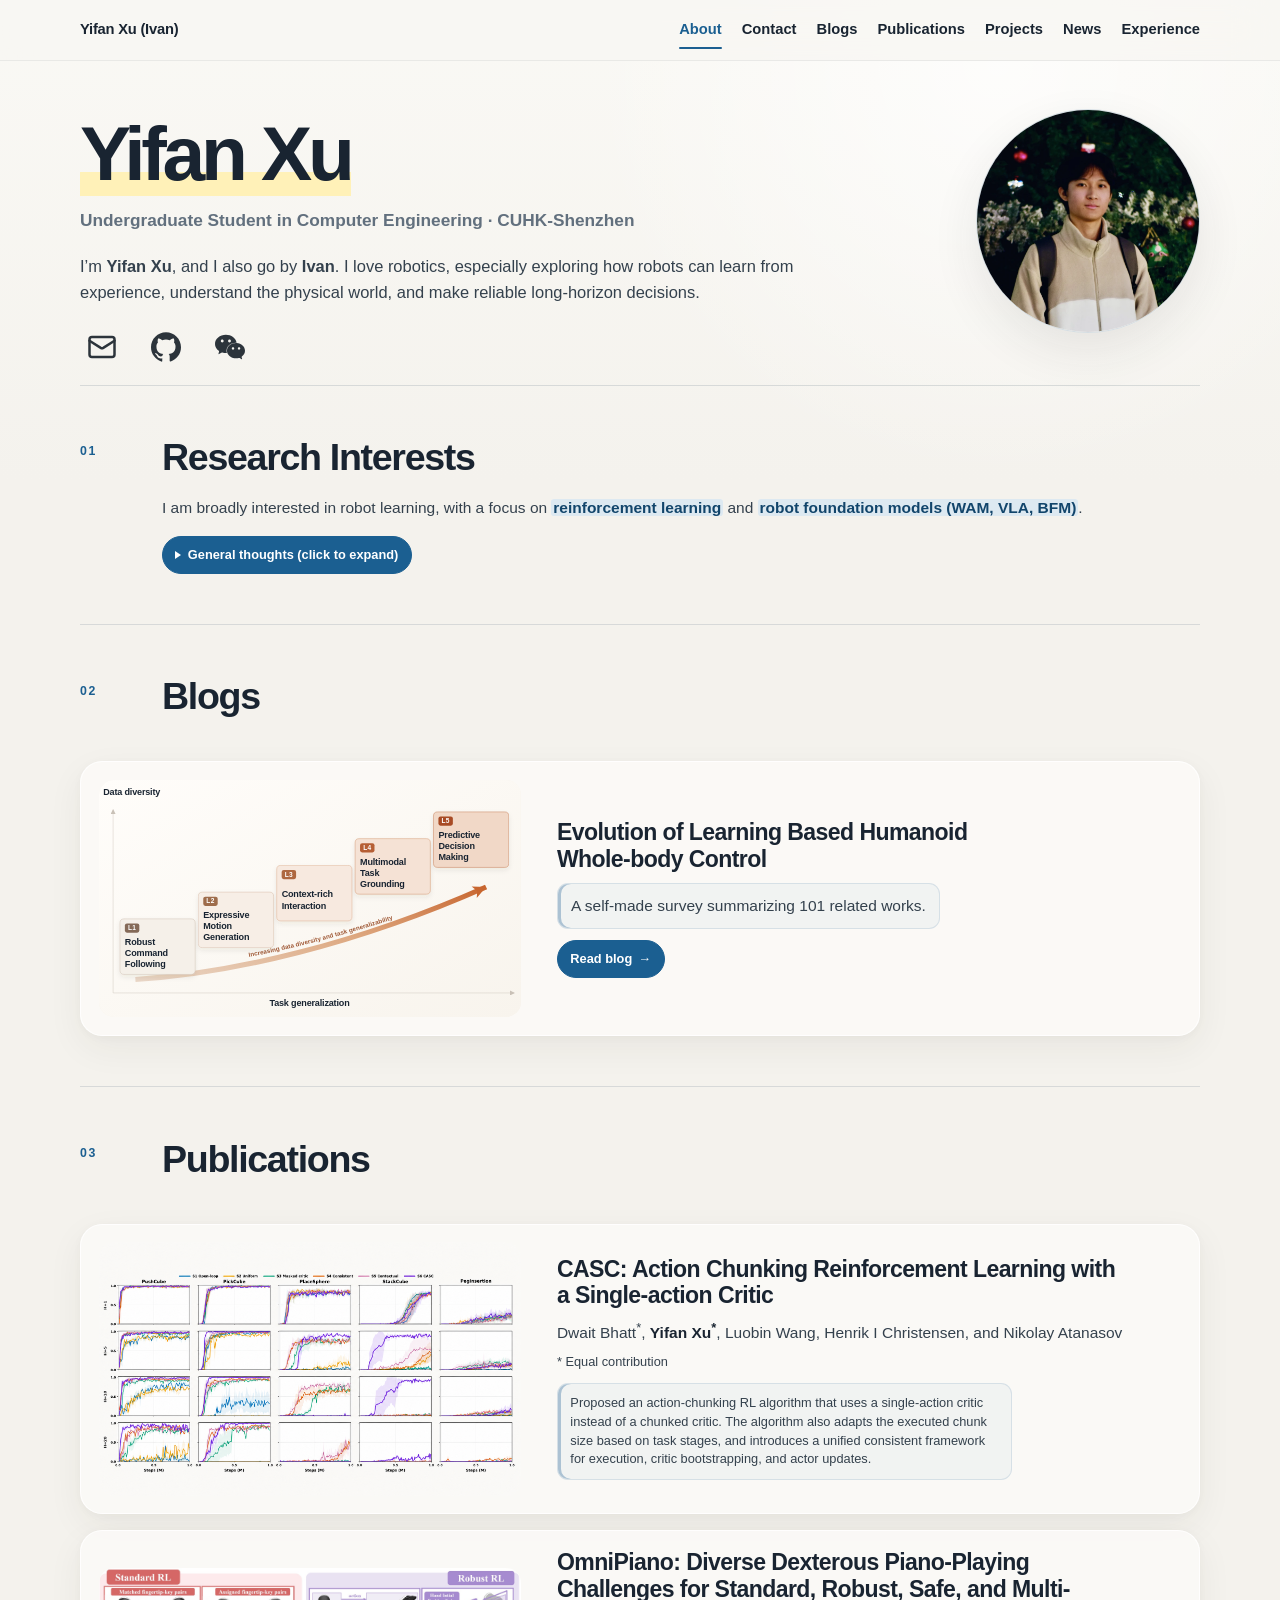
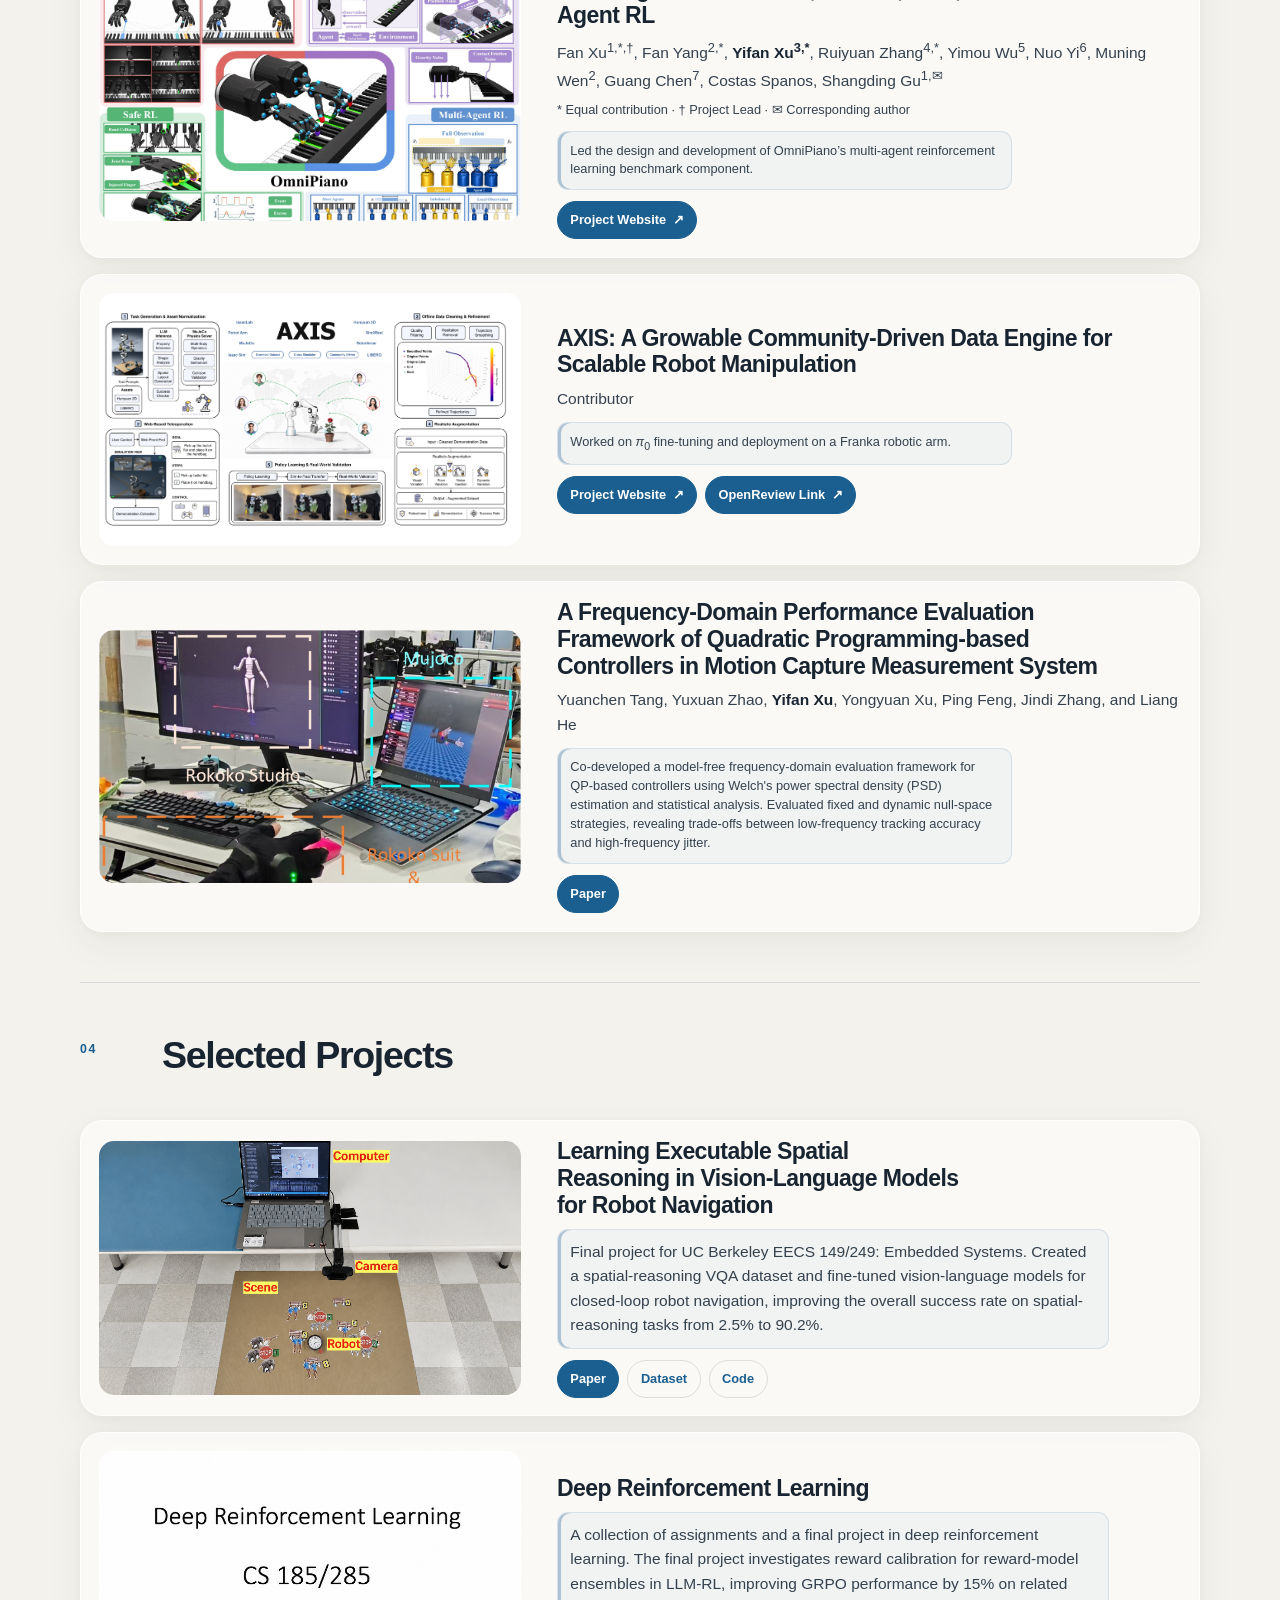
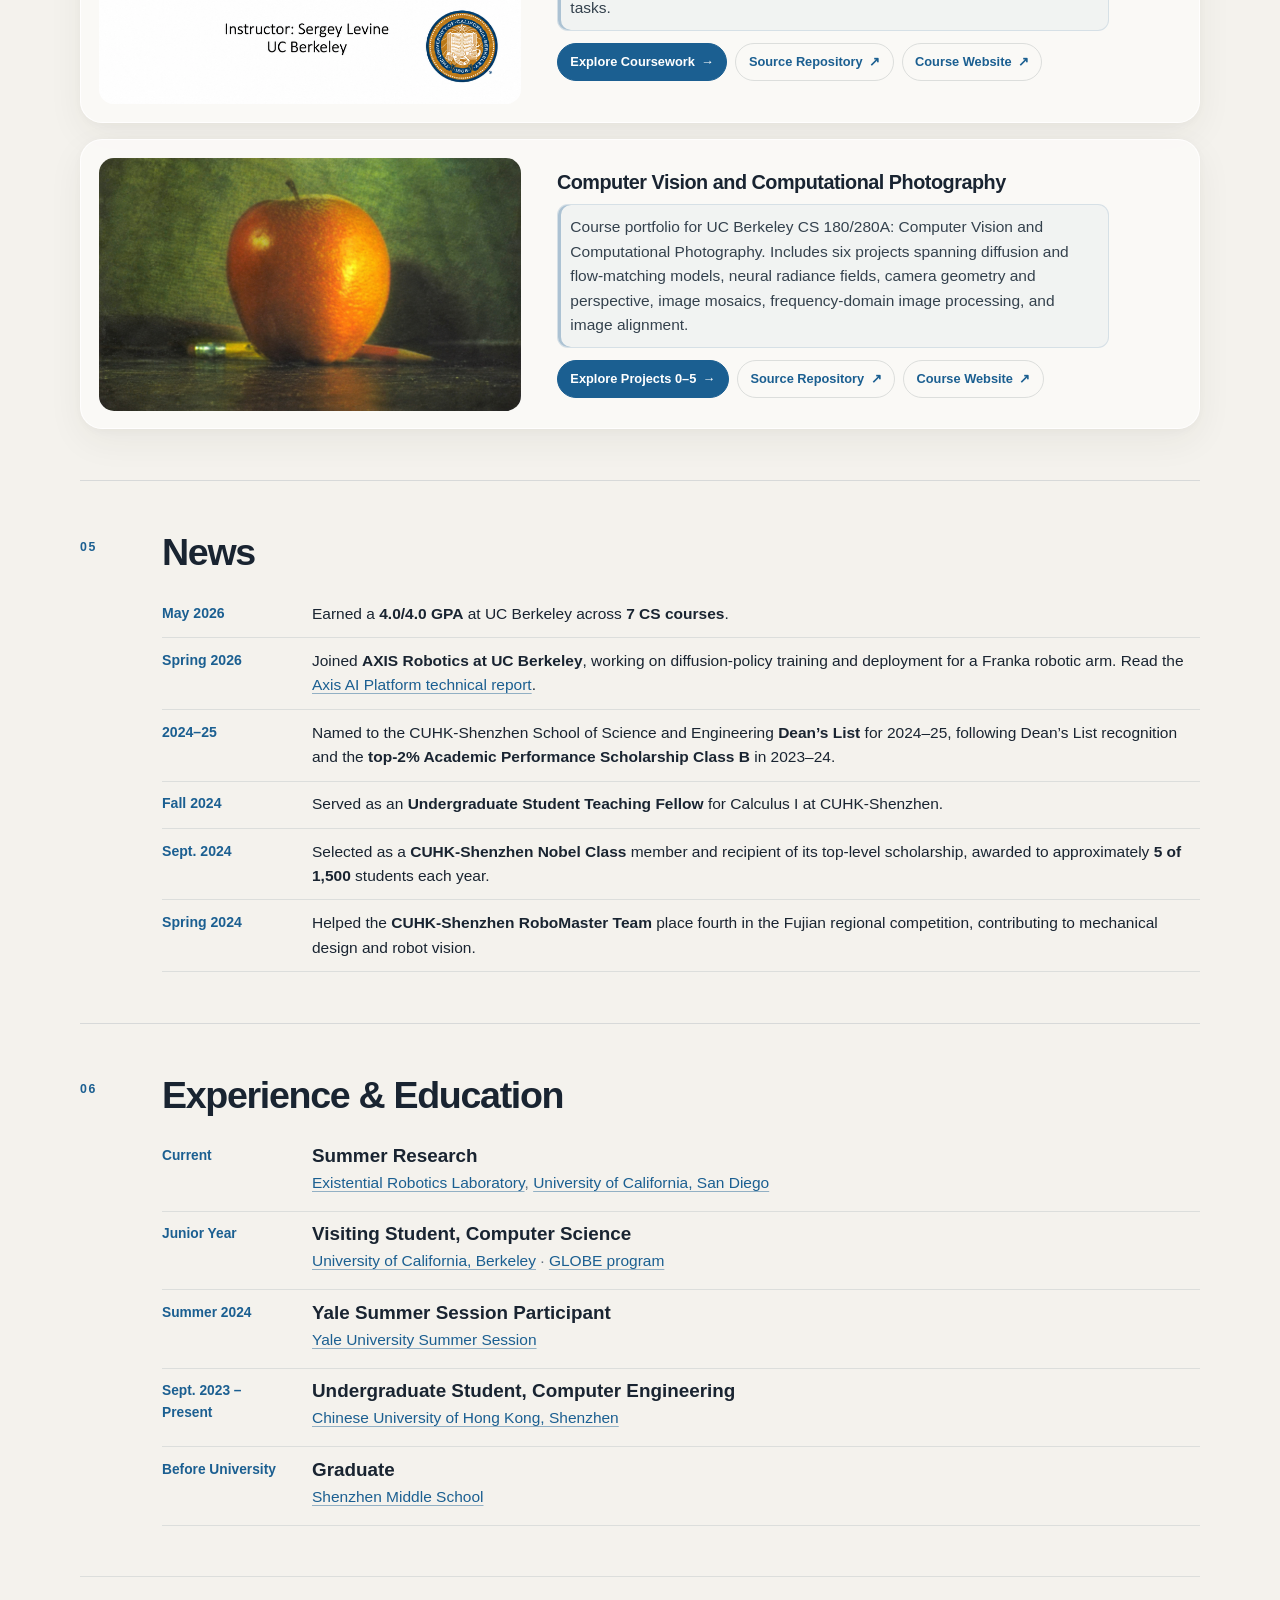
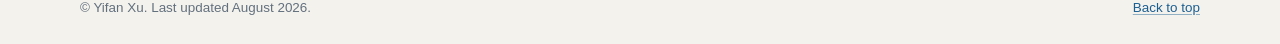
==== index.html @ 3c1d2dff "t" ====
<!doctype html>
<html lang="en">
  <head>
    <meta charset="utf-8">
    <meta name="viewport" content="width=device-width, initial-scale=1">

    <title>Yifan Xu (Ivan) | Personal Website</title>
    <meta name="author" content="Yifan Xu">
    <meta
      name="description"
      content="Yifan (Ivan) Xu is a Computer Engineering undergraduate at CUHK-Shenzhen interested in learning- and model-based robot control and perception."
    >
    <meta name="robots" content="noindex, nofollow">
    <meta name="theme-color" content="#f7f6f2">

    <link rel="canonical" href="https://aprilavrilivan.github.io/">
    <link rel="stylesheet" href="stylesheet.css?v=20261005-research-interests-v11">

    <meta property="og:type" content="website">
    <meta property="og:title" content="Yifan Xu (Ivan) | Personal Website">
    <meta
      property="og:description"
      content="Research, publications, selected course projects, and experience from Yifan (Ivan) Xu."
    >
    <meta property="og:url" content="https://aprilavrilivan.github.io/">
    <meta name="twitter:card" content="summary">
  </head>

  <body>
    <a class="skip-link" href="#main-content">Skip to main content</a>

    <header class="site-header" id="top">
      <div class="site-header-inner">
        <a class="site-mark" href="#top" aria-label="Back to top">Yifan Xu (Ivan)</a>
        <nav class="site-nav" aria-label="Primary navigation">
          <a href="#about">About</a>
          <a href="#contact">Contact</a>
          <a href="#blogs">Blogs</a>
          <a href="#publications">Publications</a>
          <a href="#work">Projects</a>
          <a href="#news">News</a>
          <a href="#experience">Experience</a>
        </nav>
      </div>
    </header>

    <div class="page-shell">
      <main id="main-content">
        <section class="hero" aria-labelledby="page-title">
          <div class="hero-copy">
            <h1 id="page-title"><span class="name-highlight">Yifan Xu</span></h1>
            <p class="role">Undergraduate Student in Computer Engineering · CUHK-Shenzhen</p>
            <div class="intro">
              <p>
                I’m <strong>Yifan Xu</strong>, and I also go by <strong>Ivan</strong>.
                I love robotics, especially exploring how robots can learn from experience,
                understand the physical world, and make reliable long-horizon decisions.
              </p>
            </div>

            <div class="hero-contact" id="contact" aria-label="Contact">
              <ul class="contact-actions" aria-label="Contact methods">
                <li>
                  <button
                    class="contact-action"
                    type="button"
                    data-copy-value="aprilavrilivan@gmail.com"
                    aria-label="Copy email address aprilavrilivan@gmail.com"
                    title="Copy email address"
                  >
                    <span
                      class="contact-action-icon contact-action-icon--email"
                      aria-hidden="true"
                    ></span>
                    <span class="contact-action-label" aria-live="polite">Email</span>
                  </button>
                </li>
                <li>
                  <a
                    class="contact-action"
                    href="https://github.com/aprilavrilivan"
                    aria-label="Open Yifan Xu's GitHub profile"
                    title="Open GitHub profile"
                  >
                    <span
                      class="contact-action-icon contact-action-icon--github"
                      aria-hidden="true"
                    ></span>
                    <span class="contact-action-label">GitHub</span>
                  </a>
                </li>
                <li>
                  <button
                    class="contact-action"
                    type="button"
                    data-copy-value="Ivan13715179553"
                    aria-label="Copy WeChat ID Ivan13715179553"
                    title="Copy WeChat ID"
                  >
                    <span
                      class="contact-action-icon contact-action-icon--wechat"
                      aria-hidden="true"
                    ></span>
                    <span class="contact-action-label" aria-live="polite">WeChat</span>
                  </button>
                </li>
              </ul>
            </div>
          </div>

          <img
            class="portrait"
            src="assets/profile/yifan-xu.webp"
            alt="Portrait of Yifan Xu"
            width="962"
            height="836"
            decoding="async"
            fetchpriority="high"
          >
        </section>

        <section class="content-section" id="about" aria-labelledby="about-title">
          <div class="section-heading">
            <p class="section-kicker">01</p>
            <div>
              <h2 id="about-title">Research Interests</h2>
              <p>
                I am broadly interested in robot learning, with a focus on
                <mark class="research-highlight">reinforcement learning</mark> and
                <mark class="research-highlight">robot foundation models (WAM, VLA, BFM)</mark>.
              </p>
              <div class="research-controls">
                <button
                  class="research-thoughts-toggle"
                  type="button"
                  aria-expanded="false"
                  aria-controls="research-thoughts-content"
                  data-research-thoughts-toggle
                >
                  General thoughts (click to expand)
                </button>
              </div>
              <div
                class="research-thoughts"
                id="research-thoughts-content"
                data-research-thoughts-content
                hidden
              >
                <p>
                  My goal is to develop robots that can persistently learn from experience, understand
                  the physical world, and make reliable long-horizon decisions. Although recent
                  multimodal foundation models have shown striking capabilities in multimodal reasoning
                  for robot control, I believe there is still a long way to go before this goal can be
                  achieved.
                </p>
                <ul>
                  <li>
                    <strong>Firstly,</strong> despite their extraordinary multimodal reasoning
                    capabilities, they lack a precise understanding of how the physical world evolves.
                    We therefore need to train foundation models that can reason about the consequences
                    of specific actions and choose reasonable next actions.
                  </li>
                  <li>
                    <strong>Secondly,</strong> multimodal foundation models are good at reading the
                    world, but often fail to generate robust, execution-ready behaviors across different
                    robot morphologies and under challenging real-world scenarios. We need to train
                    generalizable Behavior Foundation Models that can translate multimodal intents into
                    robust, high-frequency robot control signals during real-world deployment.
                  </li>
                  <li>
                    <strong>Thirdly,</strong> although scaling laws apply to both the multimodal brain and
                    behavior cerebellum, out-of-distribution problems remain inevitable in an ever-changing
                    real world. We therefore need to develop sample-efficient Reinforcement Learning
                    algorithms or self-improvement mechanisms for rapid real-world adaptation.
                  </li>
                </ul>
                <p class="research-ideal-case">
                  <strong>Ideal Case:</strong> a predictive brain proposes and evaluates action intent;
                  a robust cerebellum grounds it into plausible physical behavior; an efficient learning
                  mechanism continuously adapts both to new environments.
                </p>
              </div>
            </div>
          </div>
        </section>

        <section class="content-section" id="blogs" aria-labelledby="blogs-title">
          <div class="section-heading">
            <p class="section-kicker">02</p>
            <div>
              <h2 id="blogs-title">Blogs</h2>
            </div>
          </div>

          <div class="work-list tutorial-list">
            <article class="work-card tutorial-card">
              <div class="tutorial-cover-stage">
                <img
                  src="assets/tutorials/learning-wbc/evolution-cover.svg?v=20260929-blog-cover-v2"
                  alt="Evolution of learning-based humanoid whole-body control from L1 to L5"
                  width="2048"
                  height="1152"
                  loading="lazy"
                  decoding="async"
                >
              </div>
              <div class="work-copy">
                <h3>Evolution of Learning Based Humanoid Whole-body Control</h3>
                <p class="blog-description">A self-made survey summarizing 101 related works.</p>
                <div class="work-links" aria-label="Learning-based whole-body control blog links">
                  <a
                    class="work-link work-link-primary"
                    href="tutorials/learning-based-humanoid-whole-body-control/"
                  >
                    Read blog <span aria-hidden="true">→</span>
                  </a>
                </div>
              </div>
            </article>
          </div>
        </section>

        <section class="content-section" id="publications" aria-labelledby="publications-title">
          <div class="section-heading">
            <p class="section-kicker">03</p>
            <div>
              <h2 id="publications-title">Publications</h2>
            </div>
          </div>

          <div class="work-list publication-list">
            <article class="work-card publication-card">
              <div
                class="work-visual work-visual-frame publication-visual publication-visual--casc"
              >
                <img
                  class="work-visual-image publication-cover-image publication-cover-image--diagram"
                  src="assets/publications/casc-cover.png"
                  alt="CASC performance comparison across five manipulation tasks and four action horizons"
                  width="1619"
                  height="971"
                  loading="lazy"
                  decoding="async"
                >
              </div>
              <div class="work-copy">
                <h3>CASC: Action Chunking Reinforcement Learning with a Single-action Critic</h3>
                <p class="publication-authors">
                  Dwait Bhatt<sup>*</sup>, <strong>Yifan Xu<sup>*</sup></strong>,
                  Luobin Wang, Henrik I Christensen, and Nikolay Atanasov
                </p>
                <p class="publication-note">* Equal contribution</p>
                <p class="publication-note publication-summary publication-contribution">
                  Proposed an action-chunking RL algorithm that uses a single-action
                  critic instead of a chunked critic. The algorithm also adapts the
                  executed chunk size based on task stages, and introduces a unified
                  consistent framework for execution, critic bootstrapping, and actor
                  updates.
                </p>
              </div>
            </article>

            <article class="work-card publication-card">
              <div
                class="work-visual work-visual-frame publication-visual publication-visual--omnipiano"
              >
                <img
                  class="work-visual-image publication-cover-image publication-cover-image--diagram"
                  src="assets/publications/omnipiano-cover.jpg"
                  alt="OmniPiano overview showing standard, robust, safe, and multi-agent reinforcement learning tracks"
                  width="2200"
                  height="1398"
                  loading="lazy"
                  decoding="async"
                >
              </div>
              <div class="work-copy">
                <h3>
                  OmniPiano: Diverse Dexterous Piano-Playing Challenges for Standard,
                  Robust, Safe, and Multi-Agent RL
                </h3>
                <p class="publication-authors">
                  Fan Xu<sup>1,*,†</sup>, Fan Yang<sup>2,*</sup>,
                  <strong>Yifan Xu<sup>3,*</sup></strong>, Ruiyuan Zhang<sup>4,*</sup>,
                  Yimou Wu<sup>5</sup>, Nuo Yi<sup>6</sup>, Muning Wen<sup>2</sup>,
                  Guang Chen<sup>7</sup>, Costas Spanos, Shangding Gu<sup>1,✉</sup>
                </p>
                <p class="publication-note">
                  * Equal contribution · † Project Lead · ✉ Corresponding author
                </p>
                <p class="publication-note publication-contribution">
                  Led the design and development of OmniPiano’s multi-agent reinforcement learning benchmark component.
                </p>
                <div class="work-links" aria-label="OmniPiano project links">
                  <a class="work-link work-link-primary" href="https://sail-research-lab.github.io/omnipiano.github.io/">
                    Project Website <span aria-hidden="true">↗</span>
                  </a>
                </div>
              </div>
            </article>

            <article class="work-card publication-card">
              <div class="work-visual work-visual-frame publication-visual">
                <img
                  class="work-visual-image publication-cover-image publication-cover-image--diagram"
                  src="assets/publications/axis-cover.png"
                  alt="AXIS data engine overview, from task generation and teleoperation to data refinement, augmentation, and policy validation"
                  width="2043"
                  height="1171"
                  loading="lazy"
                  decoding="async"
                >
              </div>
              <div class="work-copy">
                <h3>AXIS: A Growable Community-Driven Data Engine for Scalable Robot Manipulation</h3>
                <p class="publication-authors">Contributor</p>
                <p class="publication-note publication-contribution">
                  Worked on <i>π</i><sub>0</sub> fine-tuning and deployment on a Franka robotic arm.
                </p>
                <div class="work-links" aria-label="AXIS project links">
                  <a class="work-link work-link-primary" href="https://axisrobotics.ai/">
                    Project Website <span aria-hidden="true">↗</span>
                  </a>
                  <a class="work-link work-link-primary" href="https://openreview.net/forum?id=tpc95UZmJ8">
                    OpenReview Link <span aria-hidden="true">↗</span>
                  </a>
                </div>
              </div>
            </article>

            <article class="work-card publication-card">
              <div class="work-visual work-visual-frame publication-visual publication-visual--tim">
                <img
                  class="work-visual-image publication-cover-image"
                  src="assets/publications/frequency-domain-performance-evaluation-cover.jpg?v=20260817"
                  alt="Rokoko motion-capture setup connected to Rokoko Studio and a MuJoCo simulation"
                  width="1291"
                  height="1074"
                  loading="lazy"
                  decoding="async"
                >
              </div>
              <div class="work-copy">
                <h3>
                  A Frequency-Domain Performance Evaluation Framework of Quadratic
                  Programming-based Controllers in Motion Capture Measurement System
                </h3>
                <p class="publication-authors">
                  Yuanchen Tang, Yuxuan Zhao, <strong>Yifan Xu</strong>, Yongyuan Xu,
                  Ping Feng, Jindi Zhang, and Liang He
                </p>
                <p class="publication-note publication-contribution">
                  Co-developed a model-free frequency-domain evaluation framework for
                  QP-based controllers using Welch's power spectral density (PSD) estimation
                  and statistical analysis. Evaluated fixed and dynamic null-space strategies,
                  revealing trade-offs between low-frequency tracking accuracy and
                  high-frequency jitter.
                </p>
                <div class="work-links" aria-label="Frequency-domain controller paper links">
                  <a class="work-link work-link-primary" href="publications/frequency-domain-performance-evaluation-qp-controllers.pdf">
                    Paper
                  </a>
                </div>
              </div>
            </article>
          </div>
        </section>

        <section class="content-section" id="work" aria-labelledby="work-title">
          <div class="section-heading">
            <p class="section-kicker">04</p>
            <div>
              <h2 id="work-title">Selected Projects</h2>
            </div>
          </div>

          <div class="work-list">
            <article class="work-card">
              <div class="work-visual work-visual-frame">
                <img
                  class="work-visual-image project-cover-image"
                  src="assets/projects/spatial-vla-real-robot-cover.png"
                  alt="Real robot navigation test setup with computer, camera, scene, and robot labels"
                  width="1619"
                  height="971"
                >
              </div>
              <div class="work-copy">
                <h3>Learning Executable Spatial Reasoning in Vision-Language Models for Robot Navigation</h3>
                <p class="project-description">
                    Final project for UC Berkeley EECS 149/249: Embedded Systems. 
                    Created a spatial-reasoning VQA dataset and fine-tuned vision-language models for 
                    closed-loop robot navigation, improving the overall success rate on spatial-reasoning 
                    tasks from 2.5% to 90.2%.

                </p>
                <div class="work-links" aria-label="Spatial Reasoning VLM project links">
                  <a
                    class="work-link work-link-primary"
                    href="projects/spatial-vla/spatial-reasoning-vlm-report.pdf?v=20260813-complete"
                  >
                    Paper
                  </a>
                  <a
                    class="work-link"
                    href="https://huggingface.co/datasets/aprilavrilivan/zoo-bus-vqa"
                  >
                    Dataset
                  </a>
                  <a
                    class="work-link"
                    href="https://github.com/aprilavrilivan/Spatial-Reasoning-VLA"
                  >
                    Code
                  </a>
                </div>
              </div>
            </article>

            <article class="work-card">
              <div class="work-visual work-visual-frame">
                <img
                  class="work-visual-image project-cover-image"
                  src="assets/projects/cs185-course-cover.png"
                  alt="CS 185/285, Instructor Sergey Levine, UC Berkeley"
                  width="1619"
                  height="971"
                >
              </div>
              <div class="work-copy">
                <h3>Deep Reinforcement Learning</h3>
                <p class="project-description">A collection of assignments and a final project in deep reinforcement learning.
                  The final project investigates reward calibration for reward-model ensembles in 
                  LLM-RL, improving GRPO performance by 15% on related tasks.
                </p>
                <div class="work-links" aria-label="CS 185/285 project links">
                  <a class="work-link work-link-primary" href="projects/cs185-285/">
                    Explore Coursework <span aria-hidden="true">→</span>
                  </a>
                  <a
                    class="work-link"
                    href="https://github.com/aprilavrilivan/cs185-285-deep-rl-coursework"
                  >
                    Source Repository <span aria-hidden="true">↗</span>
                  </a>
                  <a
                    class="work-link"
                    href="https://rail.eecs.berkeley.edu/deeprlcourse/"
                  >
                    Course Website <span aria-hidden="true">↗</span>
                  </a>
                </div>
              </div>
            </article>

            <article class="work-card">
              <div class="work-visual work-visual-frame">
                <img
                  class="work-visual-image project-cover-image"
                  src="assets/projects/cs180-apple-cover.png"
                  alt="A softly lit orange-red apple against a textured green backdrop"
                  width="1619"
                  height="971"
                >
              </div>
              <div class="work-copy">
                <h3 class="project-title-single-line">Computer Vision and Computational Photography</h3>
                <p class="project-description">
                Course portfolio for UC Berkeley CS 180/280A: Computer Vision and Computational Photography.
                Includes six projects spanning diffusion and flow-matching models, 
                neural radiance fields, camera geometry and perspective, image mosaics, 
                frequency-domain image processing, and image alignment.
                </p>
                <div class="work-links" aria-label="CS 180 project links">
                  <a
                    class="work-link work-link-primary"
                    href="https://aprilavrilivan.github.io/cs180_projects.github.io/"
                  >
                    Explore Projects 0–5 <span aria-hidden="true">→</span>
                  </a>
                  <a
                    class="work-link"
                    href="https://github.com/aprilavrilivan/cs180_projects.github.io"
                  >
                    Source Repository <span aria-hidden="true">↗</span>
                  </a>
                  <a
                    class="work-link"
                    href="https://cal-cs180.github.io/fa25/"
                  >
                    Course Website <span aria-hidden="true">↗</span>
                  </a>
                </div>
              </div>
            </article>
          </div>
        </section>

        <section class="content-section" id="news" aria-labelledby="news-title">
          <div class="section-heading">
            <p class="section-kicker">05</p>
            <div>
              <h2 id="news-title">News</h2>
              <ol class="news-list">
                <li>
                  <time datetime="2026-05">May 2026</time>
                  <span>
                    Earned a <strong>4.0/4.0 GPA</strong> at UC Berkeley across <strong>7 CS courses</strong>.
                  </span>
                </li>
                <li>
                  <span class="news-date">Spring 2026</span>
                  <span>
                    Joined <strong>AXIS Robotics at UC Berkeley</strong>, working on diffusion-policy
                    training and deployment for a Franka robotic arm. Read the
                    <a href="https://techreport.axisrobotics.ai/Axis_White_Paper.pdf">
                      Axis AI Platform technical report</a>.
                  </span>
                </li>
                <li>
                  <span class="news-date">2024–25</span>
                  <span>
                    Named to the CUHK-Shenzhen School of Science and Engineering
                    <strong>Dean’s List</strong> for 2024–25, following Dean’s List recognition and
                    the <strong>top-2% Academic Performance Scholarship Class B</strong> in 2023–24.
                  </span>
                </li>
                <li>
                  <span class="news-date">Fall 2024</span>
                  <span>
                    Served as an <strong>Undergraduate Student Teaching Fellow</strong> for Calculus I
                    at CUHK-Shenzhen.
                  </span>
                </li>
                <li>
                  <time datetime="2024-09">Sept. 2024</time>
                  <span>
                    Selected as a <strong>CUHK-Shenzhen Nobel Class</strong> member and recipient of
                    its top-level scholarship, awarded to approximately <strong>5 of 1,500</strong>
                    students each year.
                  </span>
                </li>
                <li>
                  <span class="news-date">Spring 2024</span>
                  <span>
                    Helped the <strong>CUHK-Shenzhen RoboMaster Team</strong> place fourth in the
                    Fujian regional competition, contributing to mechanical design
                    and robot vision.
                  </span>
                </li>
              </ol>
            </div>
          </div>
        </section>

        <section class="content-section" id="experience" aria-labelledby="experience-title">
          <div class="section-heading">
            <p class="section-kicker">06</p>
            <div>
              <h2 id="experience-title">Experience &amp; Education</h2>
              <div class="timeline">
                <article class="timeline-item">
                  <p class="timeline-date">Current</p>
                  <div>
                    <h3>Summer Research</h3>
                    <p>
                      <a href="https://erl.ucsd.edu/">Existential Robotics Laboratory</a>,
                      <a href="https://ucsd.edu/">University of California, San Diego</a>
                    </p>
                  </div>
                </article>
                <article class="timeline-item">
                  <p class="timeline-date">Junior Year</p>
                  <div>
                    <h3>Visiting Student, Computer Science</h3>
                    <p>
                      <a href="https://www.berkeley.edu/">University of California, Berkeley</a>
                      · <a href="https://globe.berkeley.edu/visiting-students/">GLOBE program</a>
                    </p>
                  </div>
                </article>
                <article class="timeline-item">
                  <p class="timeline-date">Summer 2024</p>
                  <div>
                    <h3>Yale Summer Session Participant</h3>
                    <p>
                      <a href="https://summer.yale.edu/">Yale University Summer Session</a>
                    </p>
                  </div>
                </article>
                <article class="timeline-item">
                  <p class="timeline-date">Sept. 2023 – Present</p>
                  <div>
                    <h3>Undergraduate Student, Computer Engineering</h3>
                    <p>
                      <a href="https://www.cuhk.edu.cn/en">Chinese University of Hong Kong, Shenzhen</a>
                    </p>
                  </div>
                </article>
                <article class="timeline-item">
                  <p class="timeline-date">Before University</p>
                  <div>
                    <h3>Graduate</h3>
                    <p><a href="https://www.shenzhong.net/">Shenzhen Middle School</a></p>
                  </div>
                </article>
              </div>
            </div>
          </div>
        </section>

      </main>

      <footer class="site-footer">
        <p>© Yifan Xu. Last updated August 2026.</p>
        <a href="#top">Back to top</a>
      </footer>
    </div>
    <script src="site-navigation.js?v=20260930-research-thoughts" defer></script>
  </body>
</html>
---- stylesheet.css ----
:root {
  color-scheme: light;
  --background: #f4f2ed;
  --surface: #fbfaf7;
  --surface-soft: #eef1f1;
  --text: #192431;
  --body-copy: #34414d;
  --muted: #62707e;
  --line: #dcdedc;
  --accent: #1b5f91;
  --accent-dark: #12456b;
  --accent-warm: #c8662f;
  --highlight: #fff1b8;
  --shadow: 0 18px 48px rgb(39 45 49 / 9%);
  --radius: 22px;
  --content-width: 1120px;
  --sticky-header-offset: 4.5rem;
}

* {
  box-sizing: border-box;
}

html {
  scroll-behavior: smooth;
}

body {
  margin: 0;
  background:
    radial-gradient(circle at 78% 4rem, rgb(255 255 255 / 70%), transparent 26rem),
    linear-gradient(180deg, #faf9f5 0, var(--background) 30rem),
    var(--background);
  color: var(--text);
  font-family: Inter, ui-sans-serif, -apple-system, BlinkMacSystemFont, "Segoe UI", sans-serif;
  font-size: 15.5px;
  line-height: 1.58;
  -webkit-font-smoothing: antialiased;
}

a {
  color: var(--accent);
  text-decoration-color: rgb(27 95 145 / 45%);
  text-underline-offset: 0.18em;
}

a:hover {
  color: var(--accent-warm);
  text-decoration-color: currentColor;
}

a:focus-visible {
  border-radius: 4px;
  outline: 3px solid rgb(27 95 145 / 28%);
  outline-offset: 4px;
}

h1,
h2,
h3,
p {
  margin-top: 0;
}

h1,
h2,
h3 {
  line-height: 1.16;
}

h1 {
  max-width: 12ch;
  margin-bottom: 0.55rem;
  font-size: clamp(2.8rem, 7vw, 4.8rem);
  font-weight: 720;
  letter-spacing: -0.055em;
}

h2 {
  margin-bottom: 1rem;
  font-size: clamp(1.75rem, 4vw, 2.35rem);
  font-weight: 680;
  letter-spacing: -0.035em;
}

h3 {
  margin-bottom: 0.55rem;
  font-size: 1.18rem;
}

.skip-link {
  position: fixed;
  z-index: 100;
  top: 0.75rem;
  left: 0.75rem;
  padding: 0.65rem 0.9rem;
  transform: translateY(-180%);
  border-radius: 8px;
  background: var(--text);
  color: #fff;
}

.skip-link:focus {
  transform: translateY(0);
}

.page-shell {
  width: min(calc(100% - 3rem), var(--content-width));
  margin: 0 auto;
}

.site-header {
  position: sticky;
  z-index: 50;
  top: 0;
  width: 100%;
  border-bottom: 1px solid rgb(220 222 220 / 58%);
  background: rgb(248 247 243 / 78%);
  backdrop-filter: blur(20px) saturate(125%);
  transition: box-shadow 180ms ease;
  -webkit-backdrop-filter: blur(18px) saturate(120%);
}

.site-header-inner {
  display: flex;
  align-items: center;
  justify-content: space-between;
  width: min(calc(100% - 3rem), var(--content-width));
  min-height: 60px;
  margin: 0 auto;
}

.site-header.is-scrolled {
  box-shadow: 0 8px 26px rgb(38 45 49 / 7%);
}

.site-mark {
  display: inline-flex;
  min-height: 44px;
  flex: 0 0 auto;
  align-items: center;
  color: var(--text);
  font-size: 0.92rem;
  font-weight: 720;
  letter-spacing: -0.015em;
  text-decoration: none;
  white-space: nowrap;
}

.site-mark:hover {
  color: var(--accent);
}

.site-nav {
  display: flex;
  flex-wrap: wrap;
  justify-content: flex-end;
  gap: 0.25rem 1.25rem;
}

.site-nav a {
  position: relative;
  display: inline-flex;
  min-height: 44px;
  align-items: center;
  color: var(--text);
  font-size: 0.92rem;
  font-weight: 610;
  text-decoration: none;
}

.site-nav a::after {
  position: absolute;
  right: 0;
  bottom: 3px;
  left: 0;
  height: 2px;
  transform: scaleX(0);
  border-radius: 999px;
  background: var(--accent);
  content: "";
  transition: transform 180ms ease;
}

.site-nav a[aria-current="location"],
.site-nav a[aria-current="page"] {
  color: var(--accent);
}

.site-nav a[aria-current="location"]::after,
.site-nav a[aria-current="page"]::after {
  transform: scaleX(1);
}

.site-nav a:hover {
  color: var(--accent);
}

.hero {
  display: grid;
  grid-template-columns: minmax(0, 1fr) minmax(190px, 238px);
  gap: clamp(2.5rem, 7vw, 6.5rem);
  align-items: center;
  padding: 3rem 0 3.2rem;
}

.hero-copy {
  position: relative;
}

.eyebrow,
.section-kicker,
.work-label {
  color: var(--accent);
  font-size: 0.77rem;
  font-weight: 760;
  letter-spacing: 0.14em;
  text-transform: uppercase;
}

.eyebrow {
  margin-bottom: 1rem;
}

.name-highlight {
  background: linear-gradient(transparent 72%, var(--highlight) 0);
}

.role {
  margin-bottom: 1.2rem;
  color: var(--muted);
  font-size: 1.08rem;
  font-weight: 620;
}

.intro {
  max-width: 750px;
  margin-bottom: 1.75rem;
  color: #34414d;
  font-size: 1.03rem;
}

.intro p {
  margin-bottom: 0.8rem;
}

.intro p:last-child {
  margin-bottom: 0;
}

.hero-actions {
  display: flex;
  flex-wrap: wrap;
  gap: 0.75rem;
}

.button {
  display: inline-flex;
  min-height: 44px;
  align-items: center;
  justify-content: center;
  padding: 0.6rem 1rem;
  border: 1px solid transparent;
  border-radius: 999px;
  font-size: 0.9rem;
  font-weight: 680;
  text-decoration: none;
}

.button-primary {
  background: var(--accent);
  color: #fff;
}

.button-primary:hover {
  background: var(--accent-dark);
  color: #fff;
}

.status-pill {
  display: inline-flex;
  min-height: 44px;
  align-items: center;
  padding: 0.6rem 1rem;
  border: 1px solid var(--line);
  border-radius: 999px;
  background: rgb(255 255 255 / 55%);
  color: var(--muted);
  font-size: 0.9rem;
  font-weight: 680;
}

.portrait {
  display: block;
  width: 224px;
  height: 224px;
  max-width: 100%;
  aspect-ratio: 1;
  justify-self: end;
  border: 1px solid rgb(204 215 223 / 80%);
  border-radius: 50%;
  object-fit: cover;
  object-position: center;
  box-shadow: var(--shadow);
}

.content-section {
  padding: 3.15rem 0;
  border-top: 1px solid rgb(211 215 215 / 88%);
  scroll-margin-top: var(--sticky-header-offset);
}

.section-heading {
  display: grid;
  grid-template-columns: 62px minmax(0, 1fr);
  gap: 1.25rem;
}

.section-heading > div > p {
  max-width: 680px;
  color: var(--muted);
}

#about .section-heading > div > p,
#about .research-controls,
#about .research-thoughts {
  max-width: calc(100% - 82px);
}

#about .section-heading > div > p {
  color: var(--body-copy);
}

.research-highlight {
  padding: 0 0.12em;
  border-radius: 0.2em;
  background: rgb(214 231 243 / 76%);
  color: var(--accent-dark);
  font-weight: 700;
  box-decoration-break: clone;
  -webkit-box-decoration-break: clone;
}

.section-kicker {
  margin: 0.4rem 0 0;
}

.research-controls {
  display: flex;
  flex-wrap: wrap;
  align-items: center;
  gap: 0.5rem;
  margin-top: 0.9rem;
}

.research-thoughts {
  margin-top: 0.75rem;
  color: var(--body-copy);
}

.research-thoughts > p:first-child {
  margin-bottom: 0.65rem;
  font-size: 0.94rem;
  line-height: 1.6;
}

.research-thoughts-toggle {
  min-height: 38px;
  display: flex;
  align-items: center;
  gap: 0.4rem;
  width: fit-content;
  padding: 0.45rem 0.78rem;
  border: 1px solid var(--accent);
  border-radius: 999px;
  background: var(--accent);
  color: #fff;
  font-family: inherit;
  cursor: pointer;
  font-size: 0.8rem;
  font-weight: 680;
  line-height: 1.25;
  transition:
    color 160ms ease,
    background-color 160ms ease,
    border-color 160ms ease,
    box-shadow 160ms ease,
    transform 160ms ease;
}

.research-thoughts-toggle::before {
  width: 0;
  height: 0;
  border-top: 0.27rem solid transparent;
  border-bottom: 0.27rem solid transparent;
  border-left: 0.38rem solid currentcolor;
  content: "";
  transition: transform 160ms ease;
}

.research-thoughts-toggle[aria-expanded="true"]::before {
  transform: rotate(90deg);
}

.research-thoughts-toggle[aria-expanded="true"],
.research-thoughts-toggle:hover {
  border-color: var(--accent-dark);
  background: var(--accent-dark);
  color: #fff;
}

.research-thoughts-toggle:focus-visible {
  border-radius: 999px;
  outline: 3px solid rgb(27 95 145 / 28%);
  outline-offset: 4px;
}

.research-thoughts ul {
  margin: 0.75rem 0 0;
  padding-left: 1.55rem;
  font-size: 0.94rem;
  line-height: 1.55;
}

.research-thoughts li + li {
  margin-top: 0.45rem;
}

.research-ideal-case {
  width: 100%;
  max-width: none;
  margin: 0.9rem 0 0;
  padding: 0.72rem 0.85rem;
  border: 1px solid rgb(27 95 145 / 12%);
  border-radius: 11px;
  background: rgb(238 241 241 / 76%);
  box-shadow: inset 3px 0 0 rgb(27 95 145 / 32%);
  font-size: 0.92rem;
  line-height: 1.58;
}

.work-list {
  display: grid;
  gap: 1rem;
  margin-top: 1.65rem;
}

.work-card {
  display: grid;
  grid-template-columns: minmax(320px, 39%) minmax(0, 1fr);
  gap: clamp(1.5rem, 3vw, 2.25rem);
  padding: 1.1rem;
  border: 1px solid rgb(255 255 255 / 82%);
  border-radius: var(--radius);
  background: rgb(251 250 247 / 88%);
  box-shadow:
    0 12px 36px rgb(55 48 39 / 6%),
    0 2px 8px rgb(55 48 39 / 3%);
  transition:
    border-color 180ms ease,
    box-shadow 180ms ease,
    transform 180ms ease;
}

.work-card:hover {
  transform: translateY(-2px);
  border-color: rgb(255 255 255 / 100%);
  box-shadow:
    0 17px 44px rgb(55 48 39 / 9%),
    0 3px 10px rgb(55 48 39 / 4%);
}

.work-visual {
  display: grid;
  place-items: center;
  overflow: hidden;
  border-radius: calc(var(--radius) - 7px);
  background:
    linear-gradient(135deg, transparent 25%, rgb(255 255 255 / 32%) 25% 50%, transparent 50% 75%, rgb(255 255 255 / 32%) 75%),
    #c8dce7;
  background-size: 28px 28px;
  color: #31586f;
  font-size: 0.76rem;
  font-weight: 750;
  letter-spacing: 0.08em;
  text-align: center;
  text-transform: uppercase;
}

.work-visual-frame {
  aspect-ratio: 5 / 3;
  align-self: center;
}

.work-visual-image {
  display: block;
  width: 100%;
  height: 100%;
  object-fit: cover;
  object-position: center;
}

#work .work-visual-image {
  object-fit: contain;
  background: #fff;
}

.project-cover-image {
  object-fit: contain !important;
  object-position: 50% 50% !important;
  background: #fff;
}

.publication-visual {
  min-height: 0;
  aspect-ratio: 5 / 3;
  color: #fff;
}

.publication-visual--tim {
  background:
    radial-gradient(circle at 79% 24%, rgb(255 255 255 / 36%) 0 7px, transparent 8px),
    linear-gradient(145deg, #17374d, #286b91 58%, #88b7ca);
}

.publication-cover-image {
  object-fit: contain;
  object-position: center;
  background: #fff;
}

.publication-cover-image--diagram {
  object-fit: contain;
  background: #fff;
}

.publication-visual--omnipiano,
.publication-visual--omnipiano .publication-cover-image {
  background: var(--surface);
}

.publication-visual--casc,
.publication-visual--casc .publication-cover-image {
  background: var(--surface);
}

.publication-visual--casc .publication-cover-image {
  object-fit: contain;
  object-position: center;
}

.publication-visual--omnipiano .publication-cover-image {
  object-fit: contain;
  object-position: center;
}

.publication-visual--survey {
  background:
    linear-gradient(135deg, transparent 25%, rgb(255 255 255 / 14%) 25% 50%, transparent 50% 75%, rgb(255 255 255 / 14%) 75%),
    linear-gradient(145deg, #3f5661, #7895a2);
  background-size: 28px 28px, auto;
}

.tutorial-card {
  grid-template-columns: minmax(320px, 39%) minmax(0, 1fr);
  background: rgb(251 250 247 / 92%);
}

.tutorial-cover-stage {
  display: flex;
  min-height: 0;
  aspect-ratio: 16 / 9;
  align-self: center;
  align-items: center;
  overflow: hidden;
  border: 0;
  border-radius: calc(var(--radius) - 7px);
  background: #f8f4ed;
}

.tutorial-cover-stage img {
  display: block;
  width: 100%;
  height: 100%;
  object-fit: cover;
}

.tutorial-card .work-copy h3 {
  max-width: 38ch;
}

.publication-visual--action {
  background:
    radial-gradient(circle at 20% 28%, rgb(255 255 255 / 48%) 0 5px, transparent 6px),
    radial-gradient(circle at 78% 72%, rgb(255 255 255 / 30%) 0 8px, transparent 9px),
    linear-gradient(145deg, #17334e, #315d89 58%, #7ca1bd);
}

.publication-card .work-copy h3 {
  max-width: 44ch;
}

.publication-authors strong {
  color: var(--text);
}

.publication-note {
  font-size: 0.8rem;
  line-height: 1.48;
}

.publication-summary {
  max-width: 64ch;
  margin-bottom: 0;
}

.publication-contribution,
.project-description,
.blog-description {
  max-width: 64ch;
  margin-top: 0.65rem;
  margin-bottom: 0.15rem !important;
  padding: 0.62rem 0.78rem;
  border: 1px solid rgb(27 95 145 / 12%);
  border-radius: 11px;
  background: rgb(238 241 241 / 76%);
  box-shadow: inset 3px 0 0 rgb(27 95 145 / 32%);
}

.blog-description {
  width: fit-content;
  max-width: 100%;
  padding-inline: 0.82rem;
}

.work-visual-type {
  display: grid;
  gap: 0.15rem;
  font-size: 1rem;
  letter-spacing: 0.12em;
}

.work-visual-type small {
  color: #dbeef7;
  font-size: 0.68rem;
  letter-spacing: 0.18em;
}

.work-copy {
  align-self: center;
}

.work-copy p {
  margin-bottom: 0.5rem;
  color: var(--body-copy);
}

.work-label {
  margin-bottom: 0.4rem !important;
  color: var(--accent) !important;
  font-size: 0.7rem;
}

.work-copy h3 {
  max-width: 32ch;
  font-size: clamp(1.18rem, 1.8vw, 1.48rem);
  letter-spacing: -0.025em;
}

.work-links {
  display: flex;
  flex-wrap: wrap;
  gap: 0.5rem;
  margin-top: 0.7rem;
}

.work-link {
  display: inline-flex;
  min-height: 38px;
  align-items: center;
  gap: 0.4rem;
  padding: 0.45rem 0.78rem;
  border: 1px solid var(--line);
  border-radius: 999px;
  color: var(--accent);
  font-size: 0.8rem;
  font-weight: 680;
  line-height: 1.25;
  text-decoration: none;
}

.work-link:hover {
  border-color: rgb(200 102 47 / 45%);
  background: #fffaf6;
}

.work-link:focus-visible {
  border-radius: 999px;
}

.work-link-primary {
  border-color: var(--accent);
  background: var(--accent);
  color: #fff;
}

.work-link-primary:hover {
  border-color: var(--accent-dark);
  background: var(--accent-dark);
  color: #fff;
}

.news-list {
  margin: 1rem 0 0;
  padding: 0;
  list-style: none;
}

.news-list li {
  display: grid;
  grid-template-columns: 130px minmax(0, 1fr);
  gap: 1.25rem;
  padding: 0.68rem 0;
  border-bottom: 1px solid var(--line);
}

.news-list time,
.news-date {
  color: var(--accent);
  font-size: 0.88rem;
  font-weight: 680;
}

.timeline {
  margin-top: 1rem;
}

.timeline-item {
  display: grid;
  grid-template-columns: 130px minmax(0, 1fr);
  gap: 1.25rem;
  padding: 0.72rem 0;
  border-bottom: 1px solid var(--line);
}

.timeline-item h3,
.timeline-item p {
  margin-bottom: 0.25rem;
}

.timeline-item p {
  color: var(--muted);
}

.timeline-date {
  color: var(--accent) !important;
  font-size: 0.86rem;
  font-weight: 680;
}

.hero-contact {
  position: absolute;
  top: calc(100% - 1.75rem + 20px);
  left: 0;
  scroll-margin-top: var(--sticky-header-offset);
}

.hero-contact .contact-actions {
  align-items: center;
  justify-content: flex-start;
  gap: 20px;
}

.contact-actions {
  display: flex;
  align-items: flex-start;
  justify-content: center;
  gap: clamp(1.5rem, 6vw, 3.5rem);
  margin: 0;
  padding: 0;
  list-style: none;
}

.contact-action {
  display: grid;
  min-width: 74px;
  min-height: 78px;
  place-items: center;
  align-content: center;
  gap: 0.42rem;
  padding: 0.55rem 0.45rem;
  border: 0;
  border-radius: 14px;
  appearance: none;
  background: transparent;
  color: #2c343b;
  cursor: pointer;
  font: inherit;
  text-decoration: none;
  transition:
    color 160ms ease,
    background-color 160ms ease,
    transform 160ms ease;
}

.hero-contact .contact-action {
  position: relative;
  min-width: 44px;
  min-height: 44px;
  padding: 0;
}

.contact-action:hover {
  transform: translateY(-2px);
  background: rgb(27 95 145 / 7%);
  color: var(--accent);
}

.contact-action:focus-visible {
  border-radius: 14px;
  outline: 3px solid var(--accent);
  outline-offset: 3px;
}

.contact-action-icon {
  width: 38px;
  height: 38px;
  background: currentColor;
  -webkit-mask: var(--contact-icon) center / contain no-repeat;
  mask: var(--contact-icon) center / contain no-repeat;
}

.hero-contact .contact-action-icon {
  width: 30px;
  height: 30px;
}

.contact-action-icon--email {
  --contact-icon: url("assets/icons/mail.svg");
}

.contact-action-icon--github {
  --contact-icon: url("assets/icons/github.svg");
}

.contact-action-icon--wechat {
  --contact-icon: url("assets/icons/wechat.svg");
}

.contact-action-label {
  min-width: 5.2em;
  color: var(--muted);
  font-size: 0.76rem;
  font-weight: 650;
  line-height: 1.2;
  text-align: center;
  transition: color 160ms ease;
}

.hero-contact .contact-action-label {
  position: absolute;
  width: 1px;
  height: 1px;
  margin: -1px;
  padding: 0;
  overflow: hidden;
  border: 0;
  clip: rect(0 0 0 0);
  clip-path: inset(50%);
  white-space: nowrap;
}

.hero-contact .contact-action.is-copied .contact-action-label,
.hero-contact .contact-action.is-copy-error .contact-action-label {
  z-index: 1;
  top: calc(100% + 0.2rem);
  left: 50%;
  width: auto;
  height: auto;
  margin: 0;
  padding: 0.08rem 0.28rem;
  overflow: visible;
  clip: auto;
  clip-path: none;
  background: var(--background);
  font-size: 0.68rem;
  pointer-events: none;
  transform: translateX(-50%);
}

.contact-action:hover .contact-action-label,
.contact-action.is-copied .contact-action-label {
  color: var(--accent);
}

.contact-action.is-copied {
  background: rgb(27 95 145 / 9%);
  color: var(--accent);
}

.contact-action.is-copy-error,
.contact-action.is-copy-error .contact-action-label {
  color: var(--accent-warm);
}

.site-footer {
  display: flex;
  align-items: center;
  justify-content: space-between;
  gap: 1rem;
  padding: 1.25rem 0 1.6rem;
  border-top: 1px solid var(--line);
  color: var(--muted);
  font-size: 0.84rem;
}

.site-footer p {
  margin: 0;
}

/* CS 185/285 course directory */

.course-directory-page {
  min-height: 100vh;
  min-height: 100svh;
  display: flex;
  flex-direction: column;
}

.course-directory-page > .page-shell {
  display: flex;
  flex: 1;
  flex-direction: column;
}

.course-directory-page #main-content {
  display: flex;
  flex: 1;
}

.subpage-header .site-mark {
  flex: 0 0 auto;
}

.course-directory {
  width: 100%;
  display: flex;
  flex: 1;
  flex-direction: column;
  padding: clamp(3rem, 7vh, 5rem) 0 clamp(2rem, 4vh, 3rem);
}

.course-directory h1 {
  max-width: none;
  margin-bottom: clamp(1.6rem, 4vw, 2.7rem);
  font-size: clamp(1.9rem, 4vw, 2.8rem);
  white-space: normal;
}

.course-directory-list {
  display: grid;
  flex: 1;
  grid-template-rows: repeat(7, minmax(4.5rem, 1fr));
  margin: 0;
  padding: 0;
  border-top: 1px solid var(--line);
  list-style: none;
}

.course-directory-item {
  display: grid;
  grid-template-columns: minmax(0, 1fr) auto;
  align-items: center;
  gap: 1.5rem;
  padding: clamp(0.9rem, 1.6vh, 1.25rem) 0;
  border-bottom: 1px solid var(--line);
}

.course-directory-item h2 {
  margin: 0;
  font-size: clamp(1.08rem, 2.2vw, 1.35rem);
  letter-spacing: -0.015em;
}

.course-directory-note {
  margin: 0.4rem 0 0;
  color: var(--muted);
  font-size: 0.84rem;
  line-height: 1.5;
}

.course-directory-links {
  display: flex;
  flex-wrap: wrap;
  gap: 0.45rem;
}

.course-directory-links a {
  display: inline-flex;
  min-height: 42px;
  align-items: center;
  justify-content: center;
  padding: 0.5rem 0.8rem;
  border: 1px solid var(--line);
  border-radius: 999px;
  background: var(--surface);
  color: var(--accent);
  font-size: 0.82rem;
  font-weight: 700;
  text-decoration: none;
}

.course-directory-links a:hover {
  border-color: rgb(200 102 47 / 45%);
  background: #fffaf6;
}

@media (min-width: 900px) {
  .project-title-single-line {
    max-width: none !important;
    white-space: nowrap;
    font-size: clamp(1.16rem, 1.55vw, 1.36rem) !important;
  }

  .course-directory-page > .page-shell {
    flex: 0 0 calc(100vh - 61px);
    flex-basis: calc(100svh - 61px);
    height: calc(100vh - 61px);
    height: calc(100svh - 61px);
    min-height: 0;
  }

  .course-directory-page #main-content,
  .course-directory-page .course-directory {
    min-height: 0;
  }

  .course-directory h1 {
    white-space: nowrap;
  }
}

@media (max-width: 720px) {
  .page-shell {
    width: min(calc(100% - 2rem), var(--content-width));
  }

  .site-header-inner {
    align-items: flex-start;
    width: min(calc(100% - 2rem), var(--content-width));
    padding: 0.55rem 0;
  }

  .site-nav {
    max-width: 75%;
    gap: 0.25rem 1rem;
  }

  .hero {
    grid-template-columns: 1fr;
    padding: 2.5rem 0;
  }

  .portrait {
    width: 170px;
    height: 170px;
    justify-self: start;
    grid-row: 1;
  }

  .hero-copy {
    grid-row: 2;
  }

  .intro {
    margin-bottom: 0;
  }

  .hero-contact {
    position: static;
    margin-top: 18px;
  }

  .content-section {
    padding: 3.1rem 0;
  }

  .section-heading {
    grid-template-columns: 1fr;
    gap: 0.7rem;
  }

  #about .section-heading > div > p,
  #about .research-controls,
  #about .research-thoughts {
    max-width: 100%;
  }

  .section-kicker {
    margin-top: 0;
  }

  .work-card {
    grid-template-columns: 1fr;
  }

  .tutorial-card {
    grid-template-columns: 1fr;
  }

  .work-visual {
    width: min(100%, 390px);
    justify-self: start;
  }

  .course-directory-item {
    grid-template-columns: 1fr;
    gap: 0.9rem;
  }
}

@media (max-width: 500px) {
  .site-header-inner {
    display: block;
  }

  .site-mark {
    min-height: 36px;
    margin-bottom: 0.2rem;
  }

  .site-nav {
    max-width: none;
    justify-content: flex-start;
  }

  .news-list li,
  .timeline-item {
    grid-template-columns: 1fr;
    gap: 0.25rem;
  }

  .contact-actions {
    gap: clamp(0.8rem, 5vw, 1.5rem);
  }

  .contact-action {
    min-width: 68px;
    min-height: 72px;
  }

  .contact-action-icon {
    width: 34px;
    height: 34px;
  }

  .work-links {
    align-items: flex-start;
    flex-direction: column;
  }

  .course-directory-links {
    align-items: flex-start;
    flex-direction: column;
  }

  .course-directory-links a {
    min-width: 7.2rem;
  }

  .site-footer {
    align-items: flex-start;
    flex-direction: column;
  }
}

@media (prefers-reduced-motion: reduce) {
  html {
    scroll-behavior: auto;
  }

  .work-visual-image {
    transition: none;
  }

  .site-header,
  .site-nav a::after,
  .contact-action,
  .contact-action-label {
    transition: none;
  }
}

@media print {
  body {
    background: #fff;
  }

  .site-nav,
  .hero-actions,
  .site-footer a {
    display: none;
  }

  .page-shell {
    width: 100%;
  }

  .site-header {
    position: static;
    box-shadow: none;
    backdrop-filter: none;
    -webkit-backdrop-filter: none;
  }

  .content-section,
  .hero-contact {
    break-inside: avoid;
  }

  .hero-contact {
    position: static;
    margin-top: 1rem;
  }
}
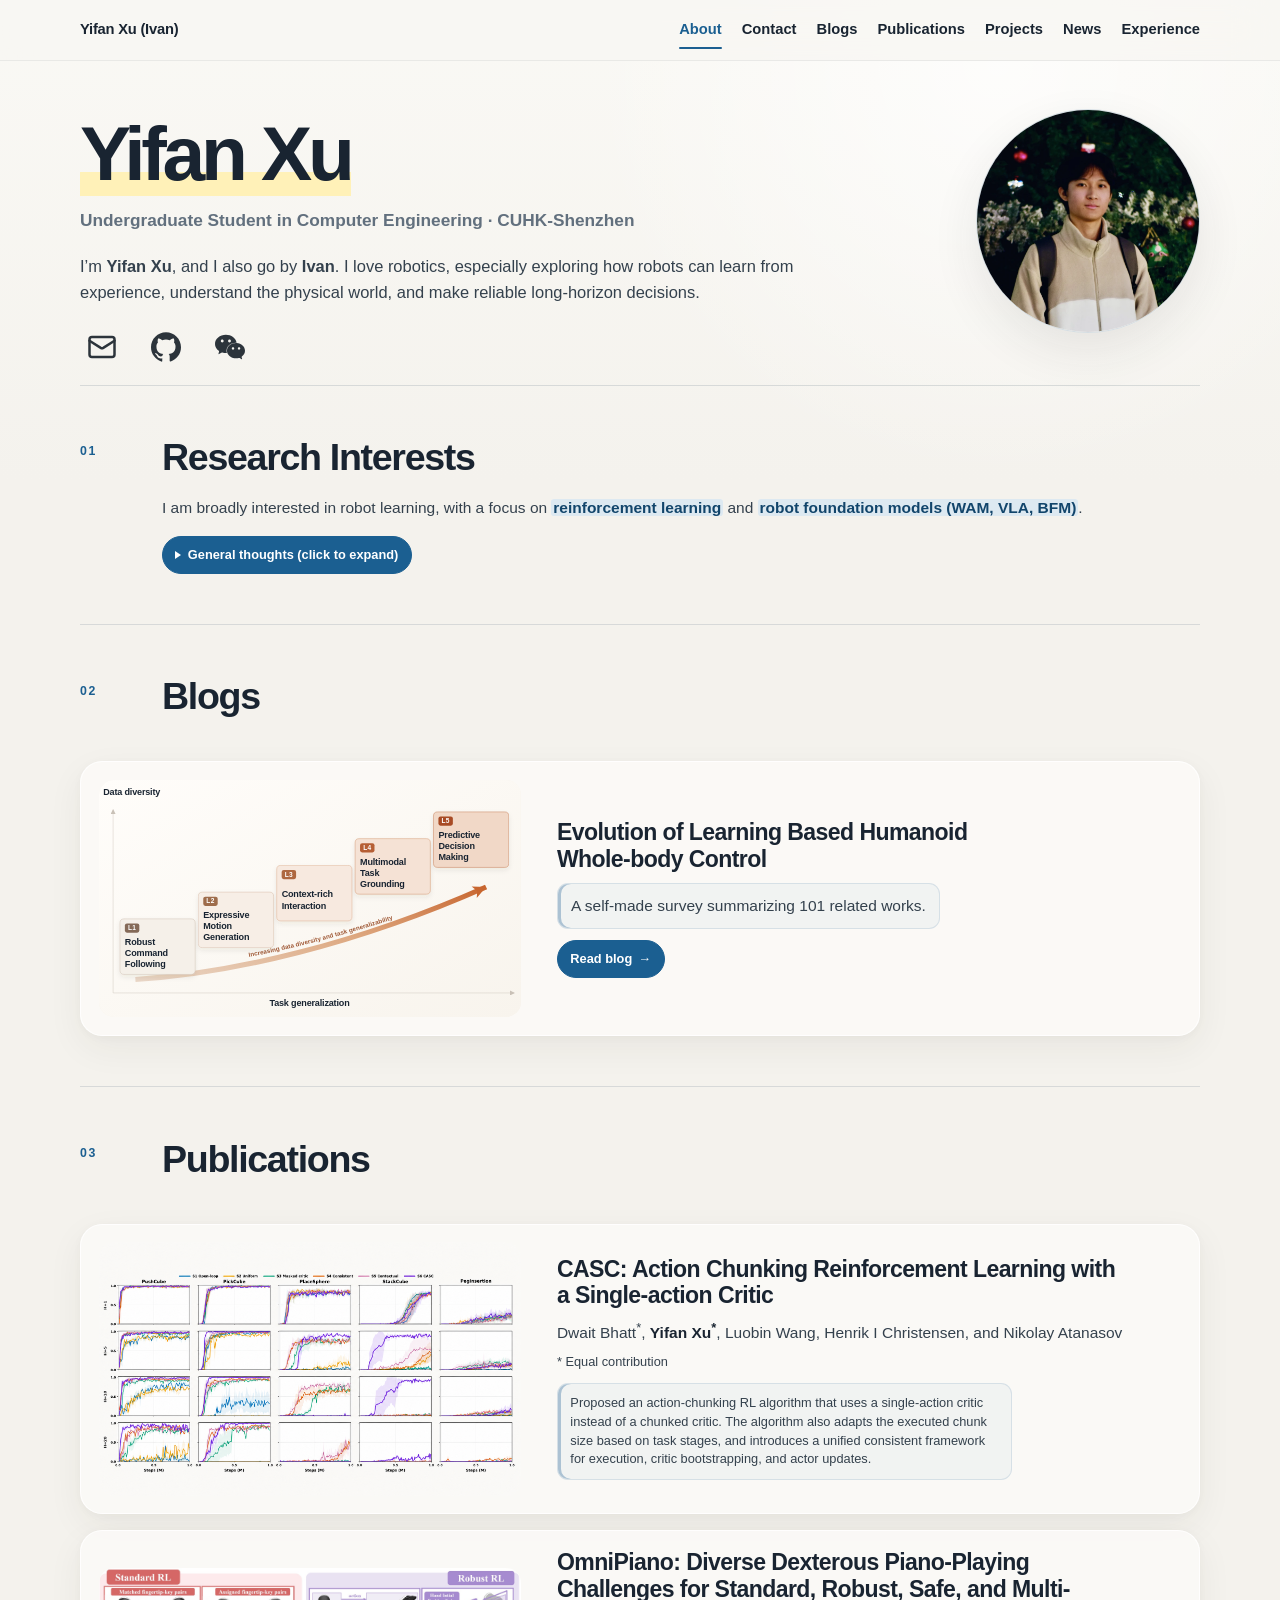
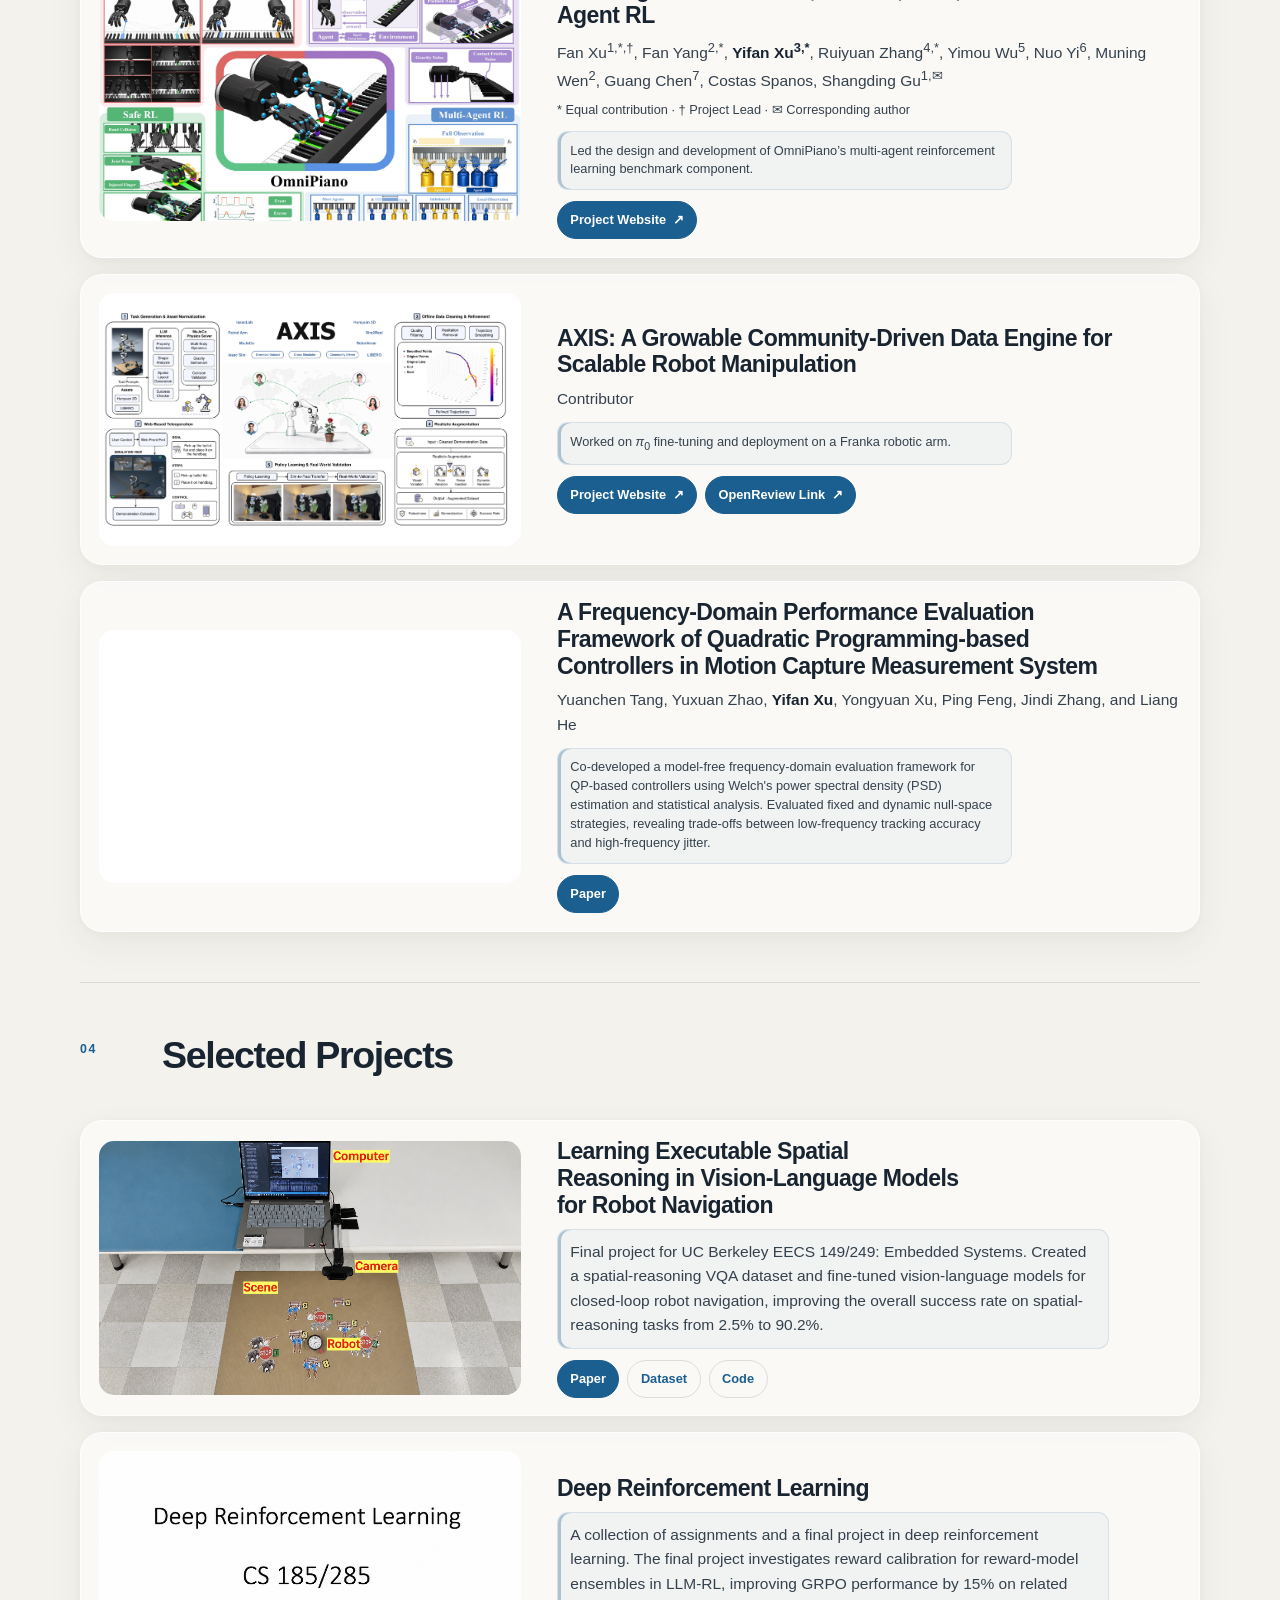
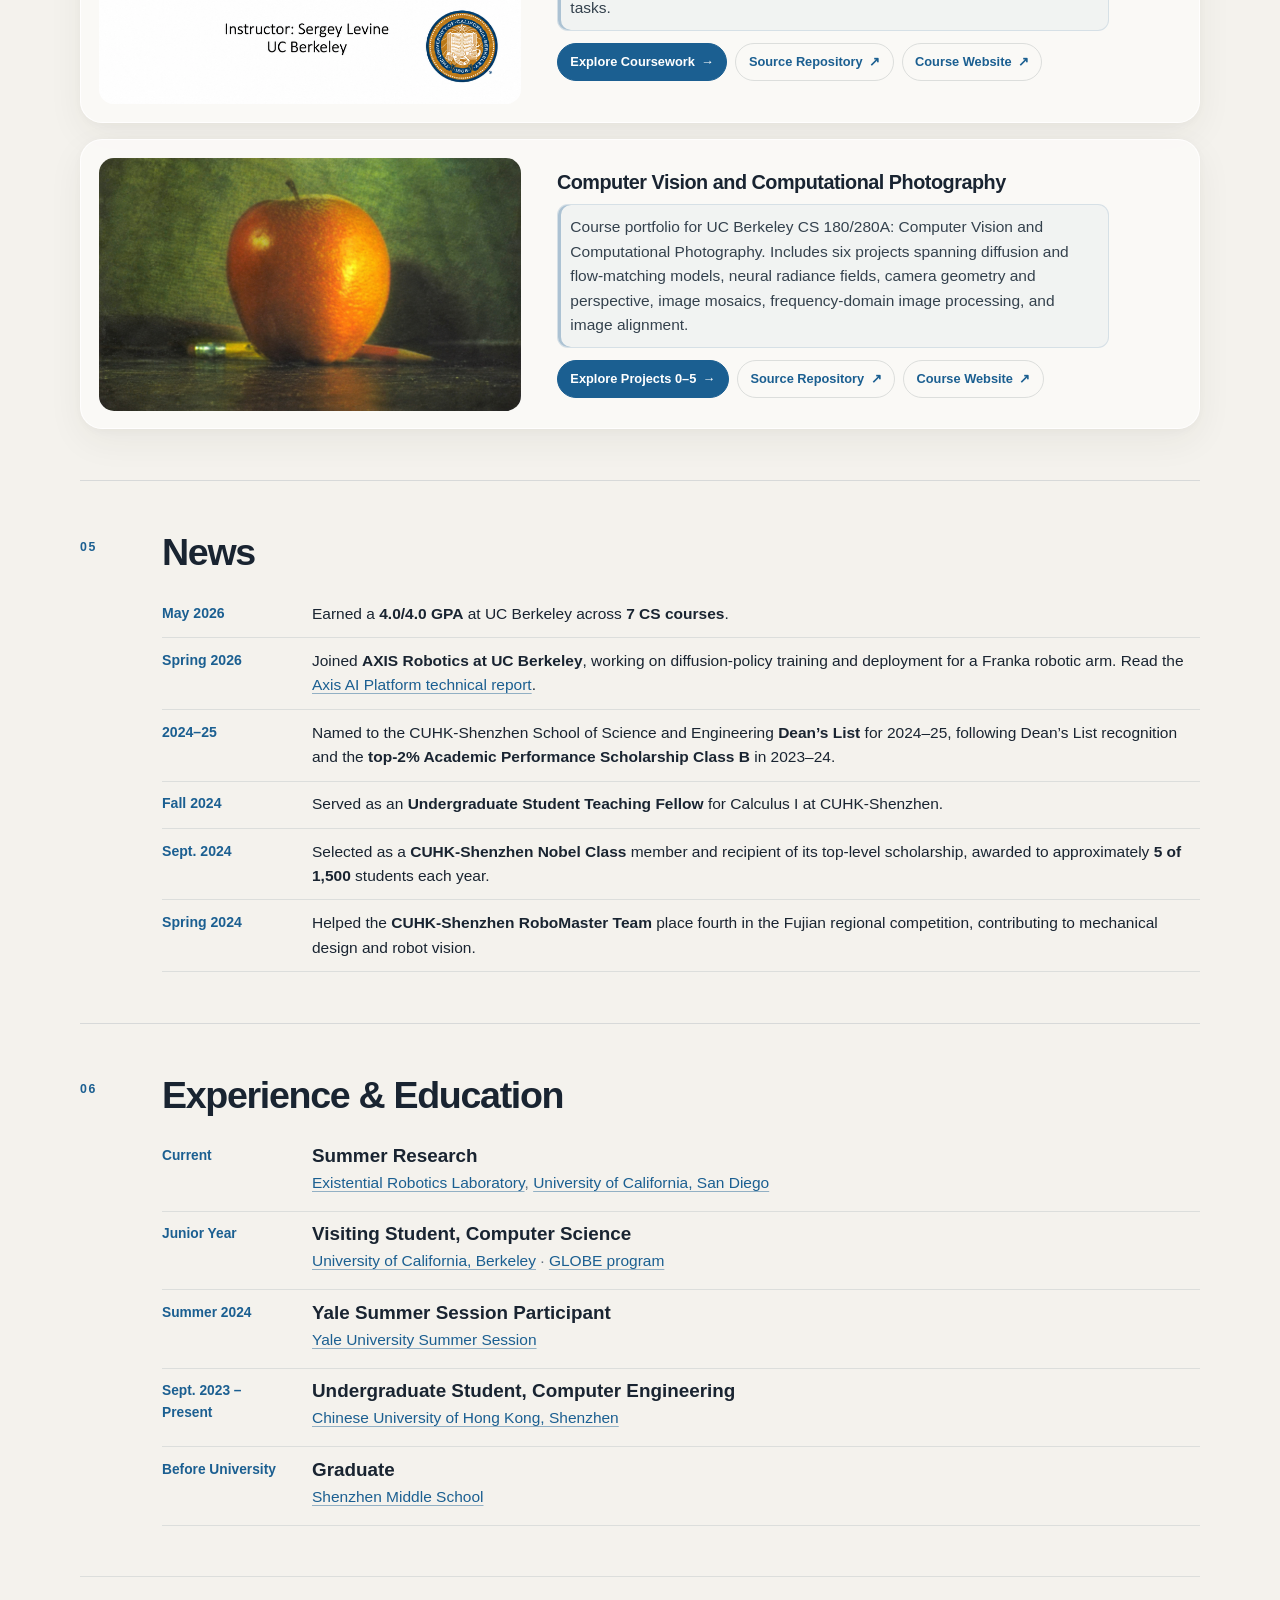
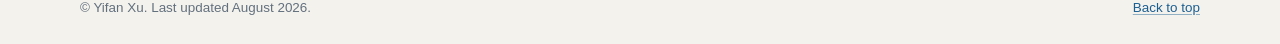
==== commit 43b0752e: "Revise ideal robot learning system" ====
--- a/index.html
+++ b/index.html
@@ -175,9 +175,11 @@
                   </li>
                 </ul>
                 <p class="research-ideal-case">
-                  <strong>Ideal Case:</strong> a predictive brain proposes and evaluates action intent;
-                  a robust cerebellum grounds it into plausible physical behavior; an efficient learning
-                  mechanism continuously adapts both to new environments.
+                  <strong>Ideal Case:</strong> A predictive System 2 (brain) proposes and evaluates
+                  high-level action intents; an expressive System 1 (cerebellum) translates them into
+                  task-conditioned motion; a robust System 0 (spinal cord) realizes that motion under
+                  real-world dynamics; and an efficient learning mechanism continuously adapts all three
+                  to new environments.
                 </p>
               </div>
             </div>
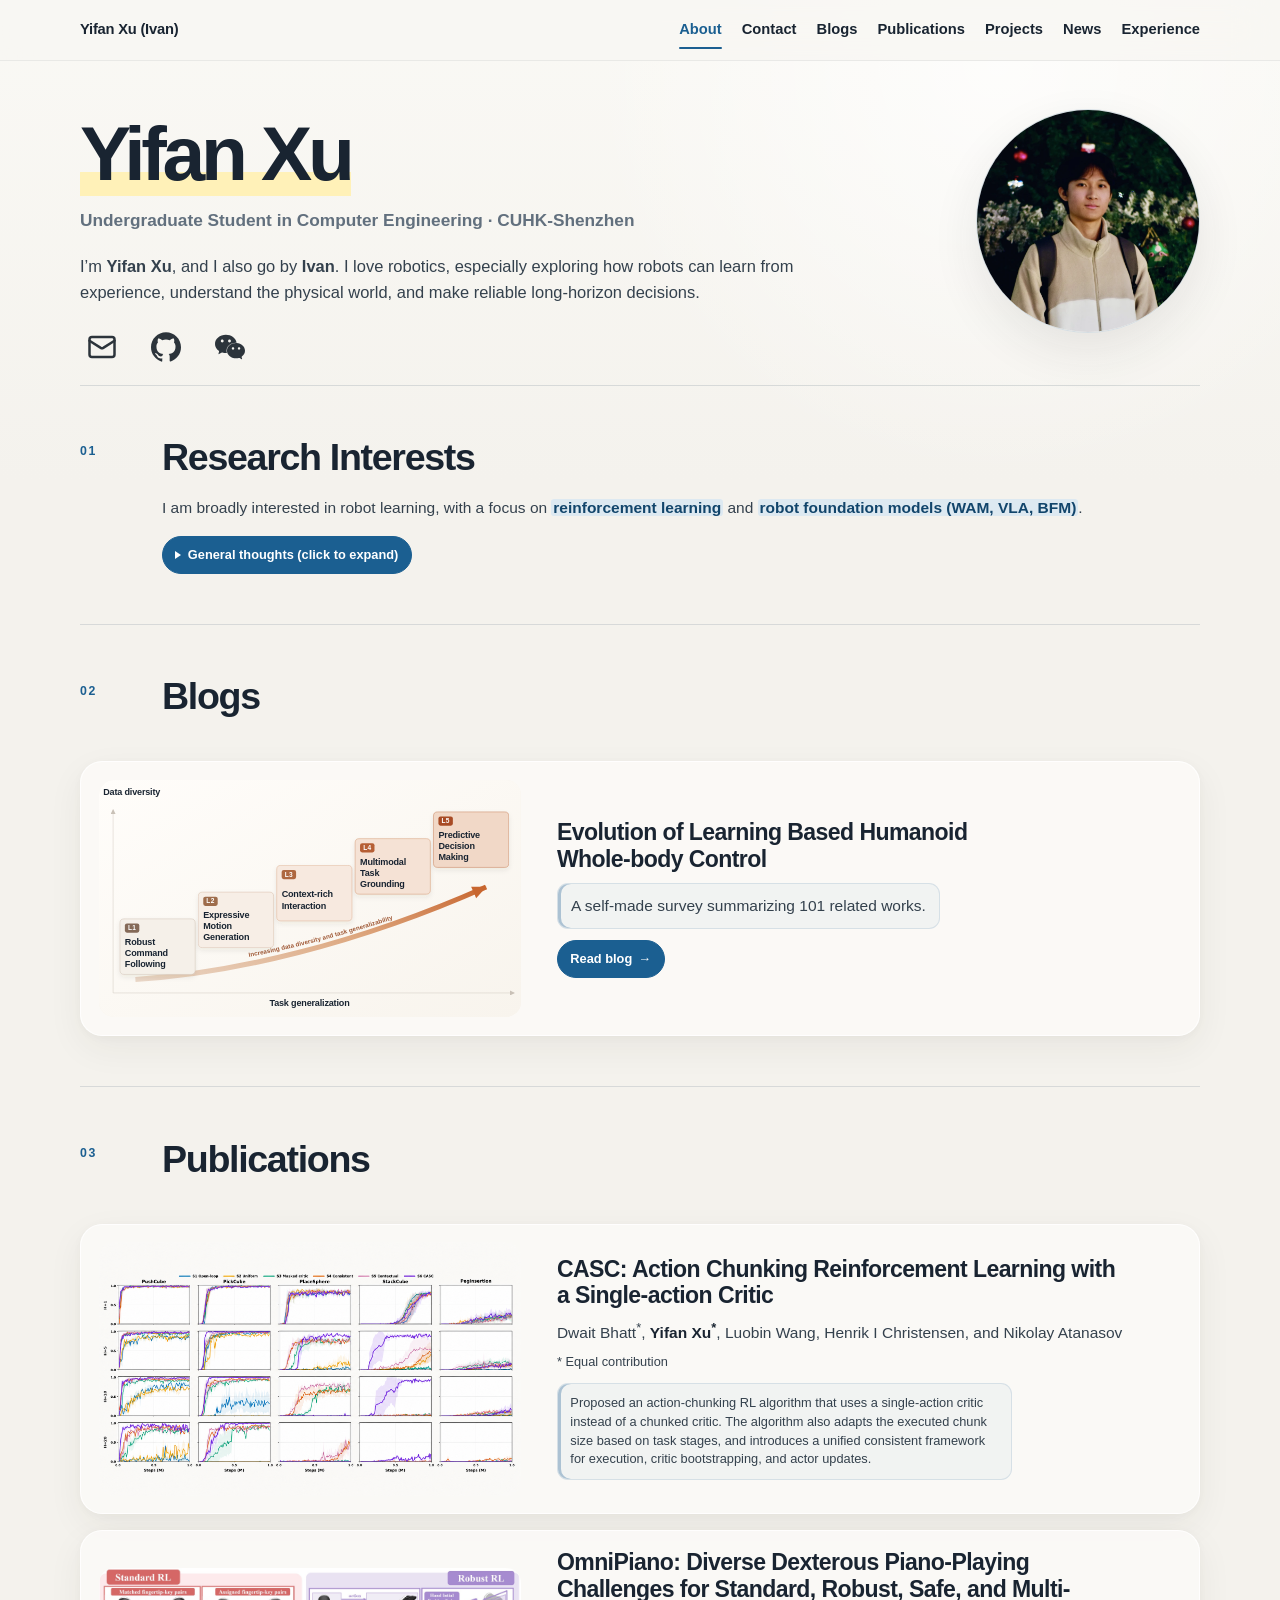
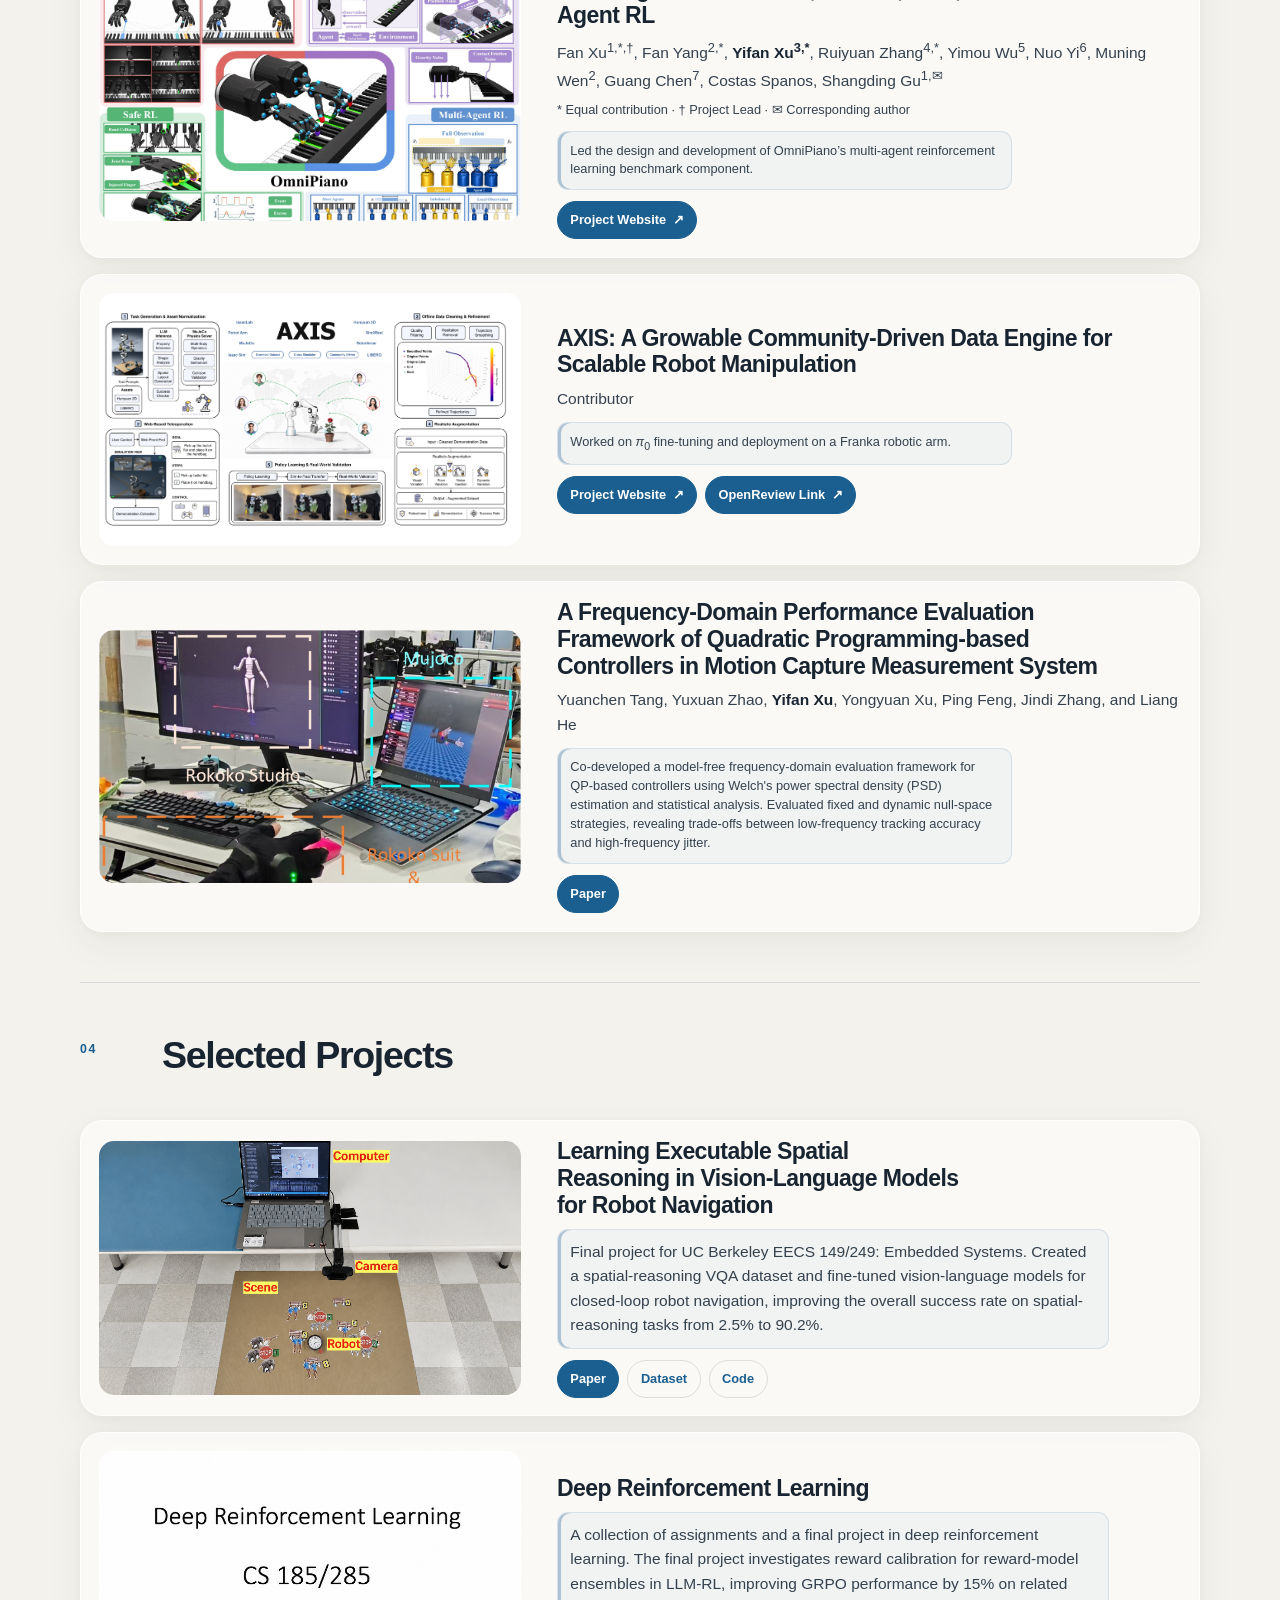
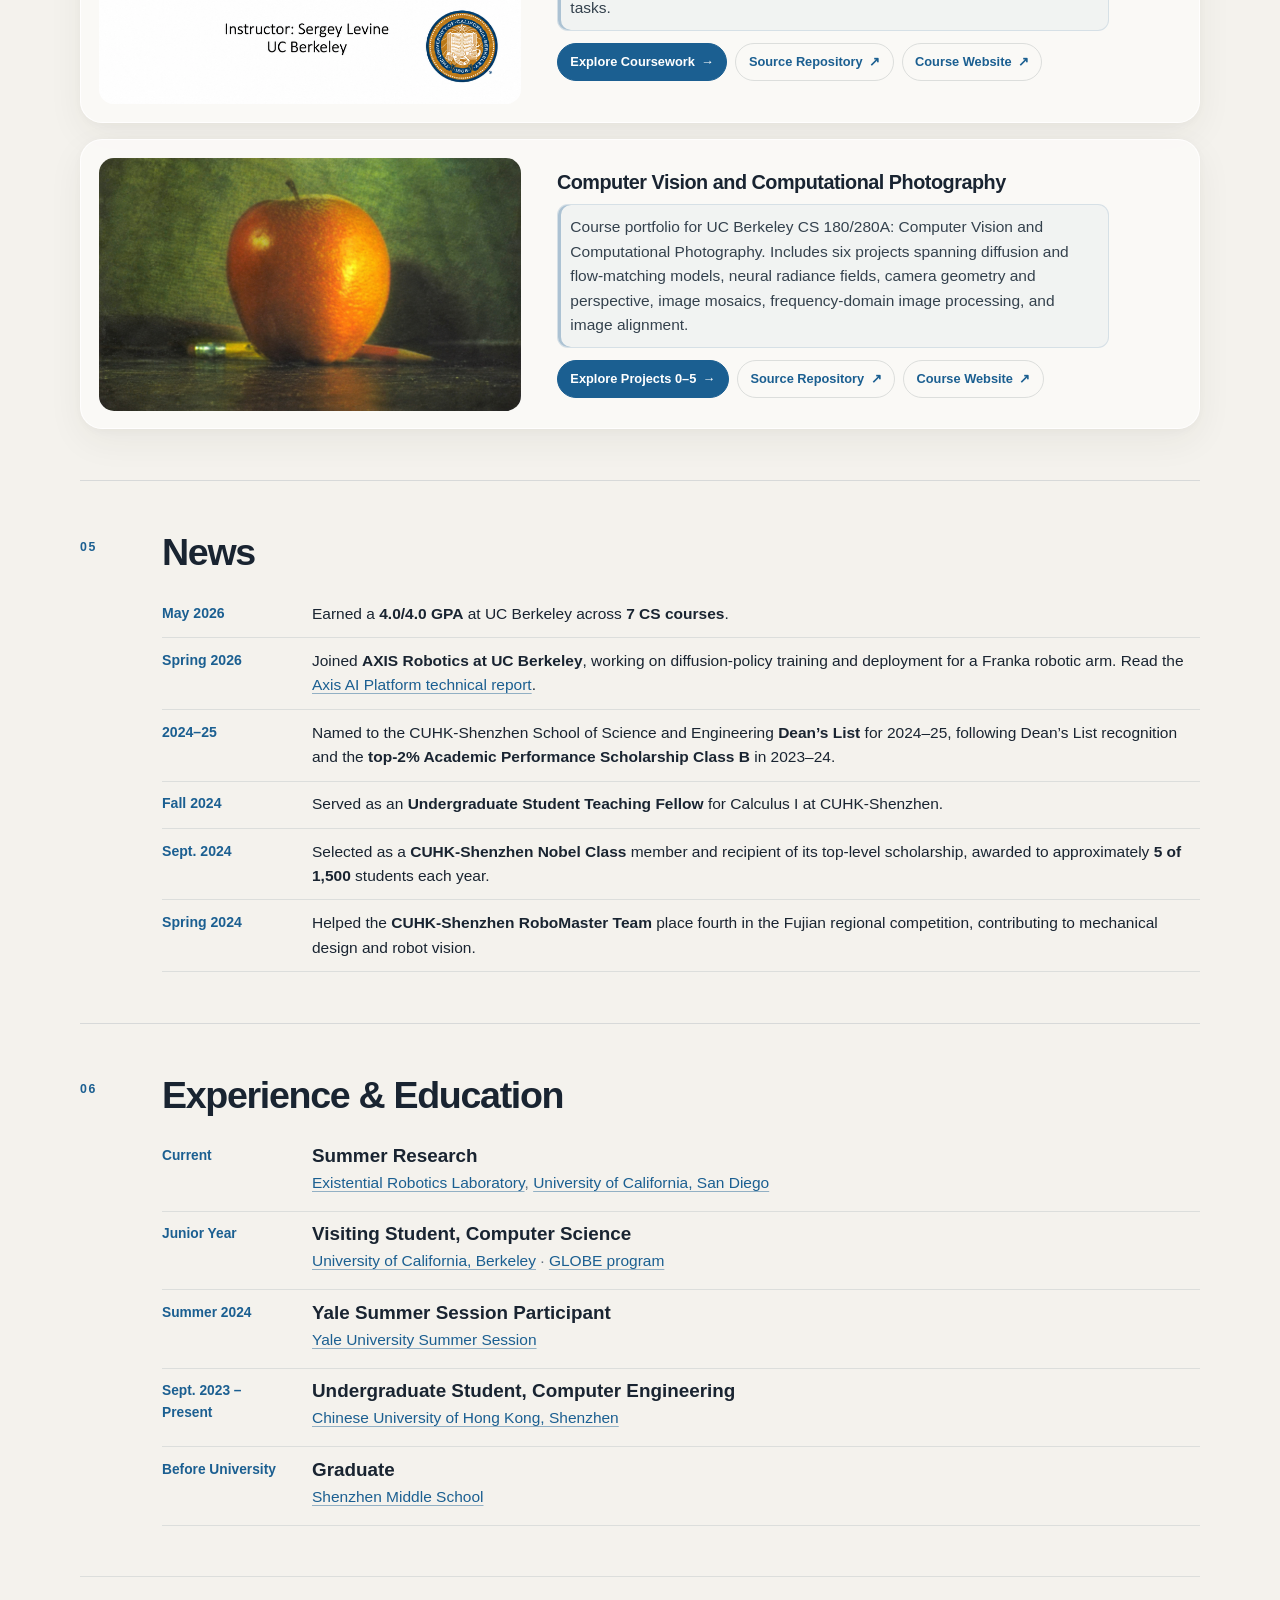
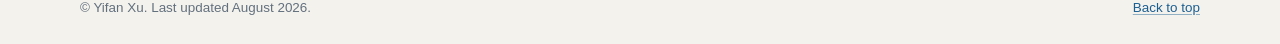
==== commit e3b42725: "Refine blog evolution arrows" ====
--- a/index.html
+++ b/index.html
@@ -198,7 +198,7 @@
             <article class="work-card tutorial-card">
               <div class="tutorial-cover-stage">
                 <img
-                  src="assets/tutorials/learning-wbc/evolution-cover.svg?v=20260929-blog-cover-v2"
+                  src="assets/tutorials/learning-wbc/evolution-cover.svg?v=20261005-arrow-v3"
                   alt="Evolution of learning-based humanoid whole-body control from L1 to L5"
                   width="2048"
                   height="1152"
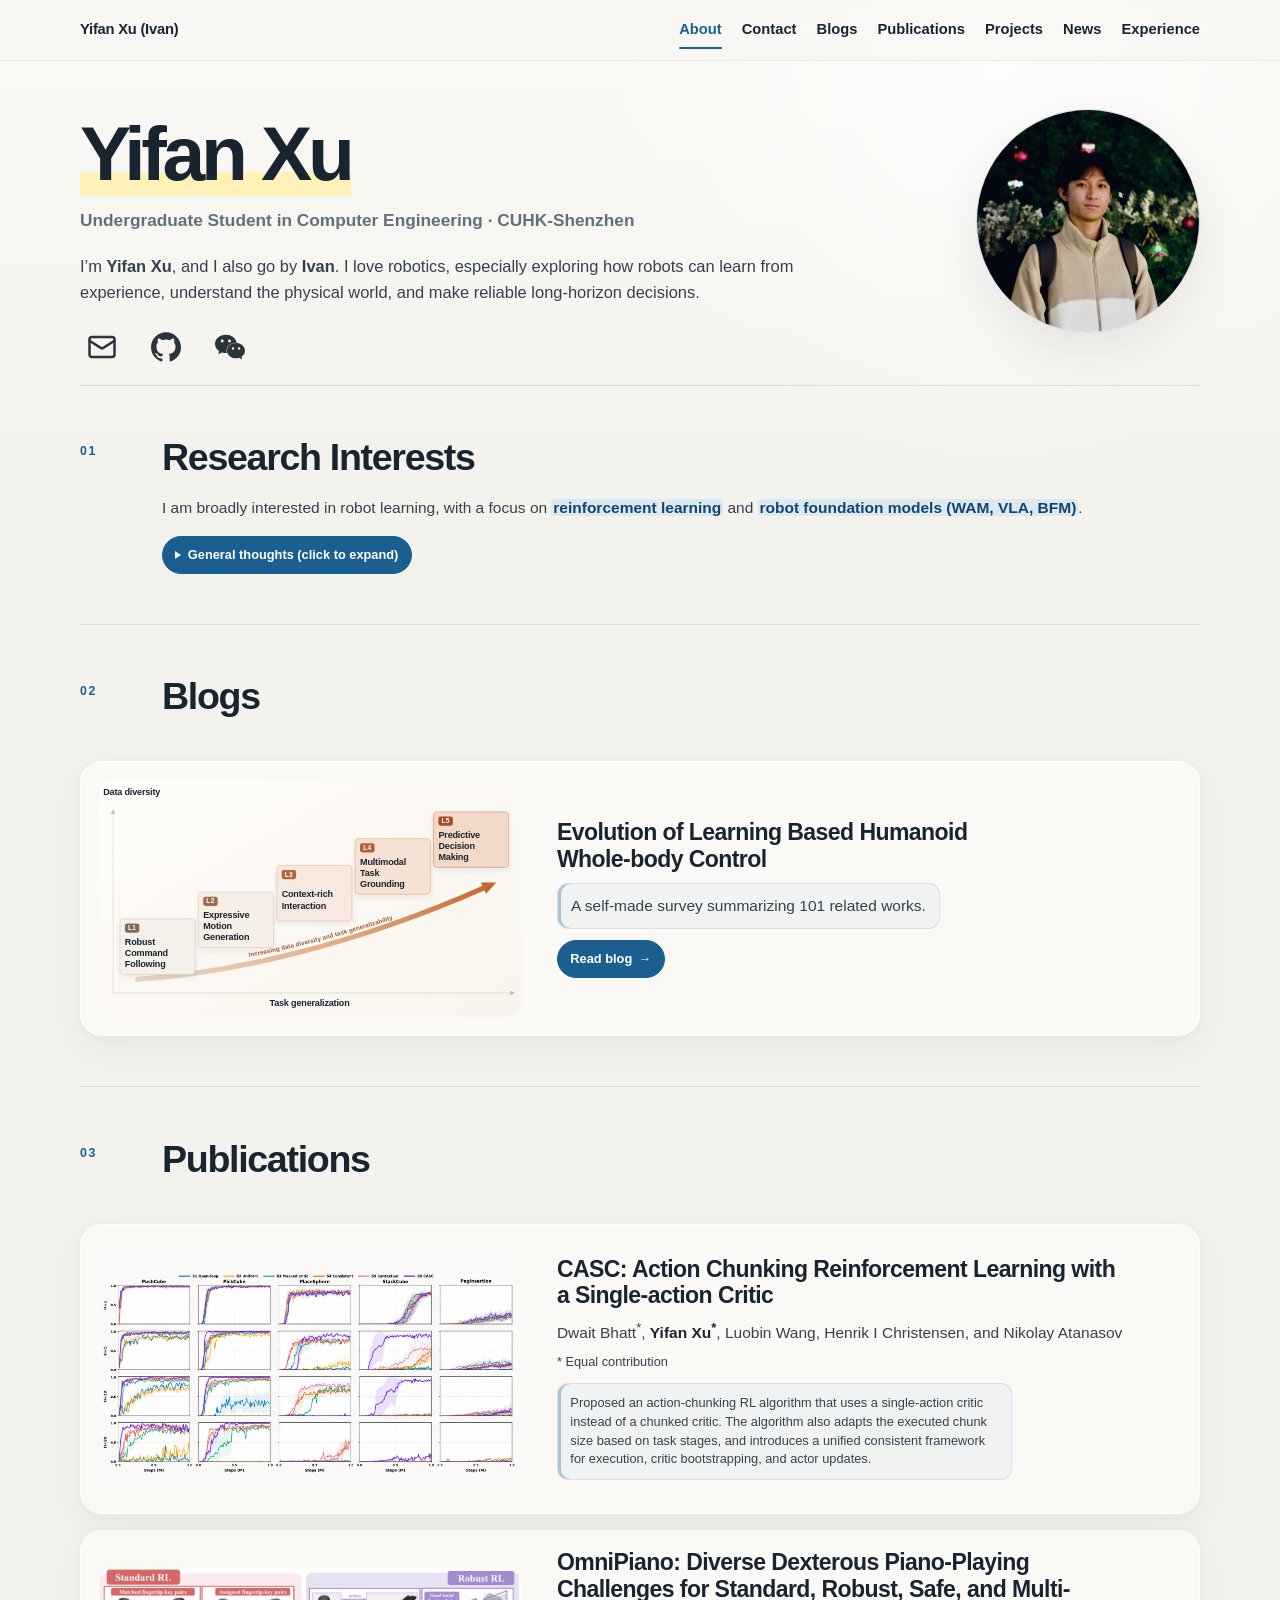
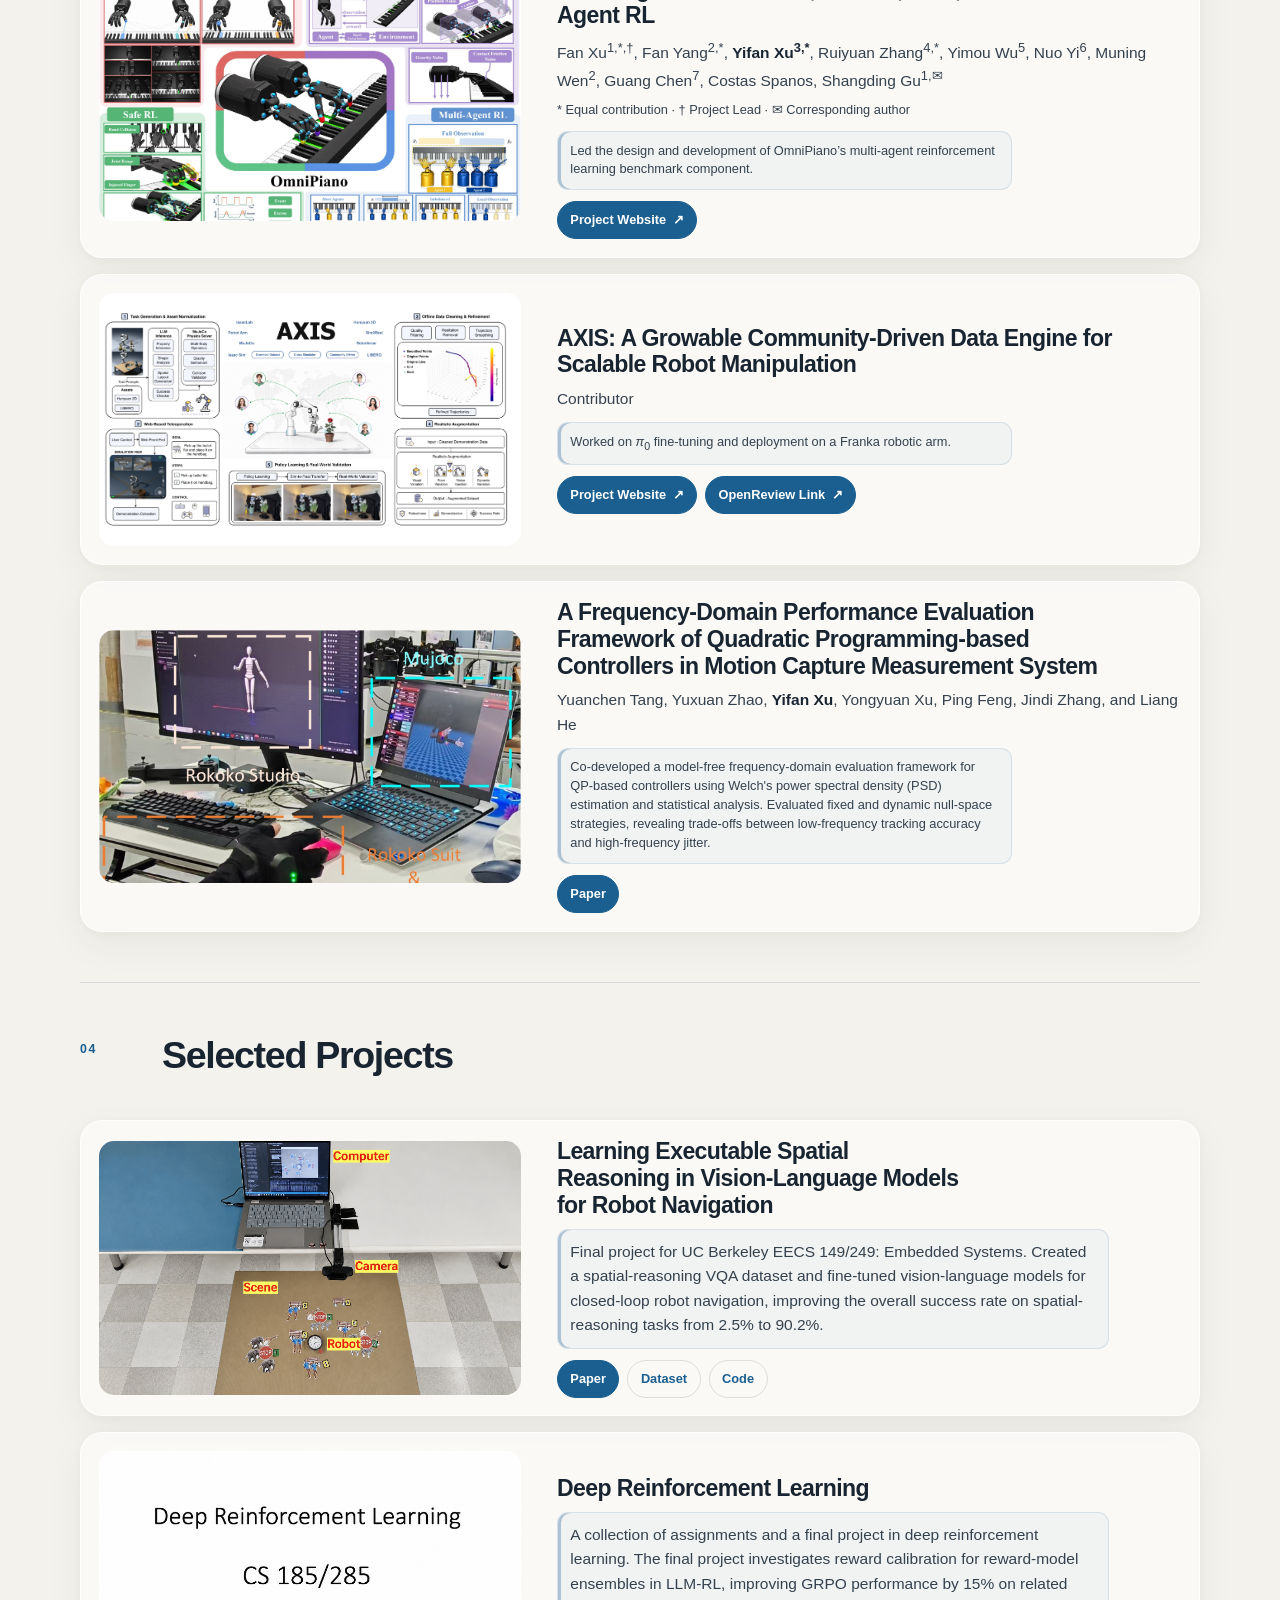
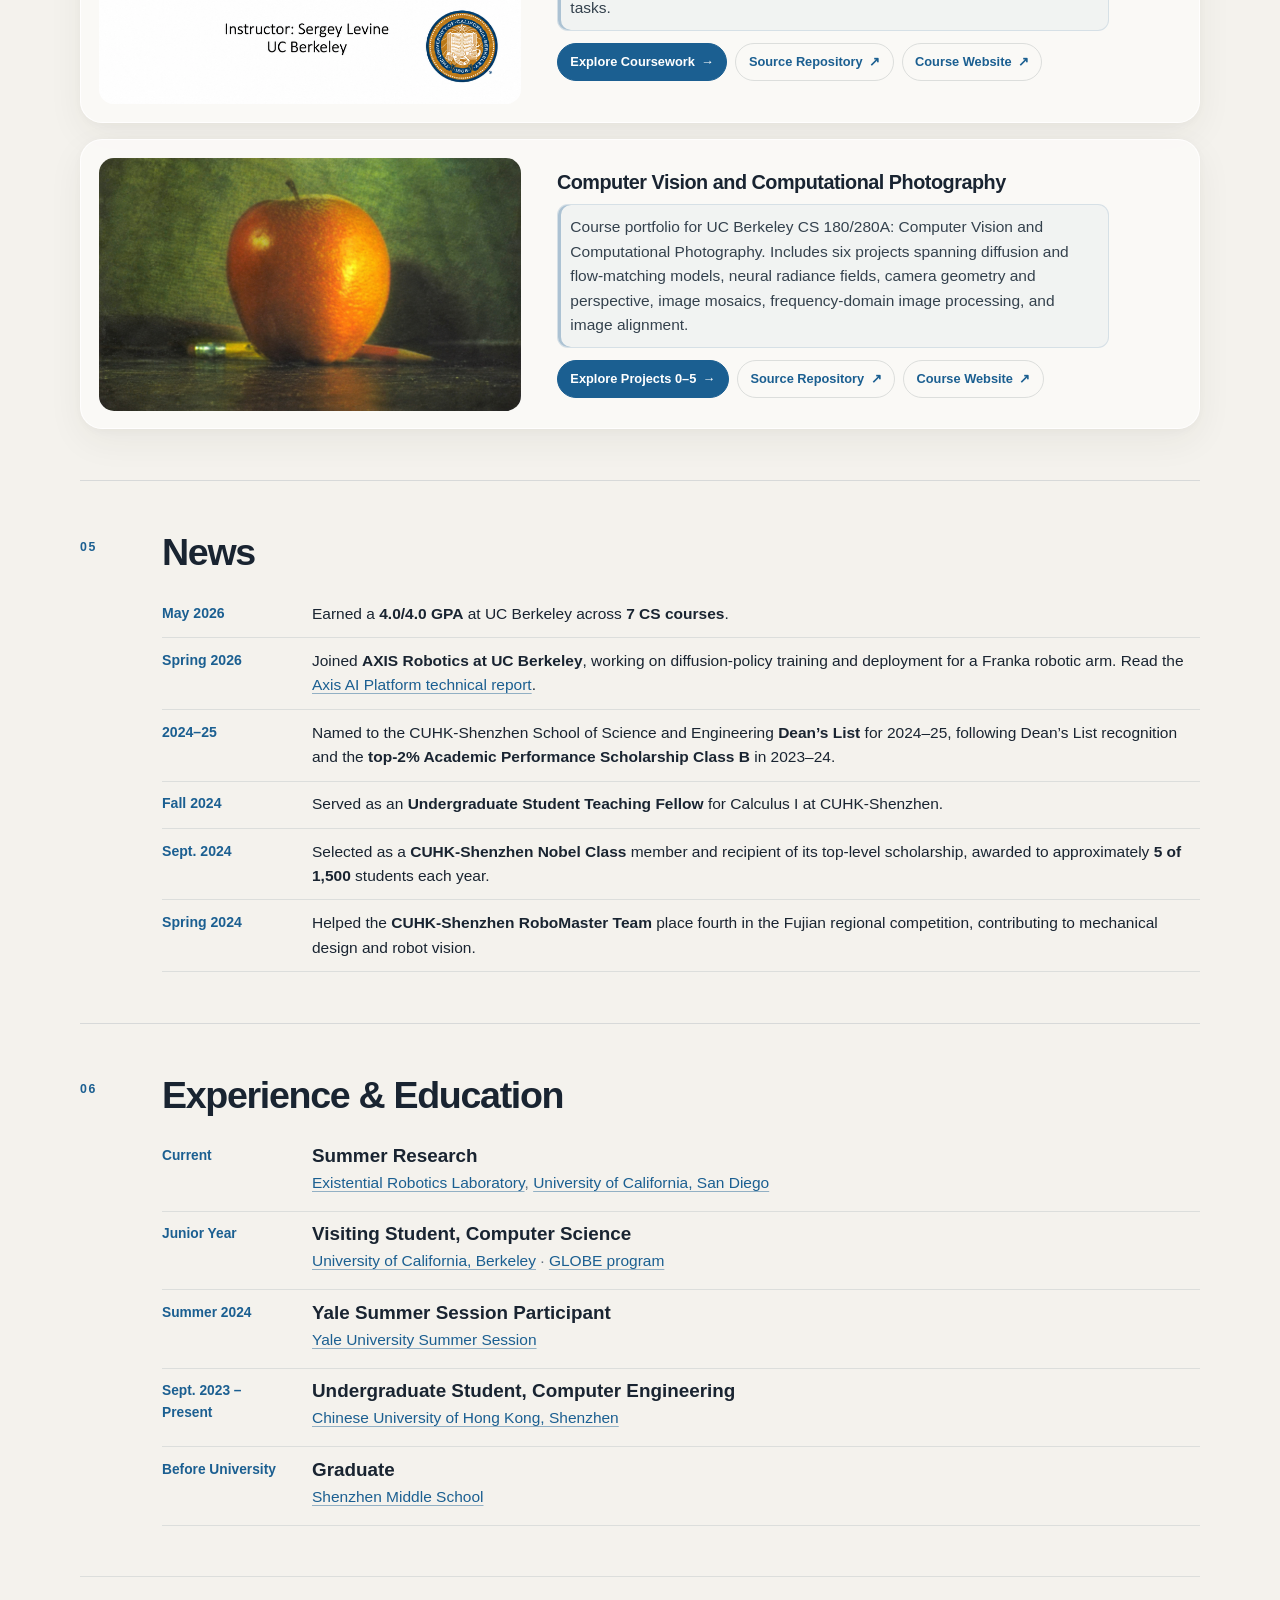
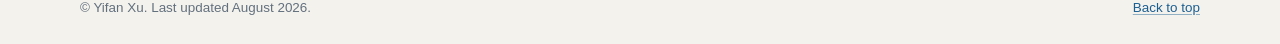
==== commit b948662e: "Fix evolution arrow shaft overlap" ====
--- a/index.html
+++ b/index.html
@@ -198,7 +198,7 @@
             <article class="work-card tutorial-card">
               <div class="tutorial-cover-stage">
                 <img
-                  src="assets/tutorials/learning-wbc/evolution-cover.svg?v=20261005-arrow-v3"
+                  src="assets/tutorials/learning-wbc/evolution-cover.svg?v=20261005-arrow-v4"
                   alt="Evolution of learning-based humanoid whole-body control from L1 to L5"
                   width="2048"
                   height="1152"
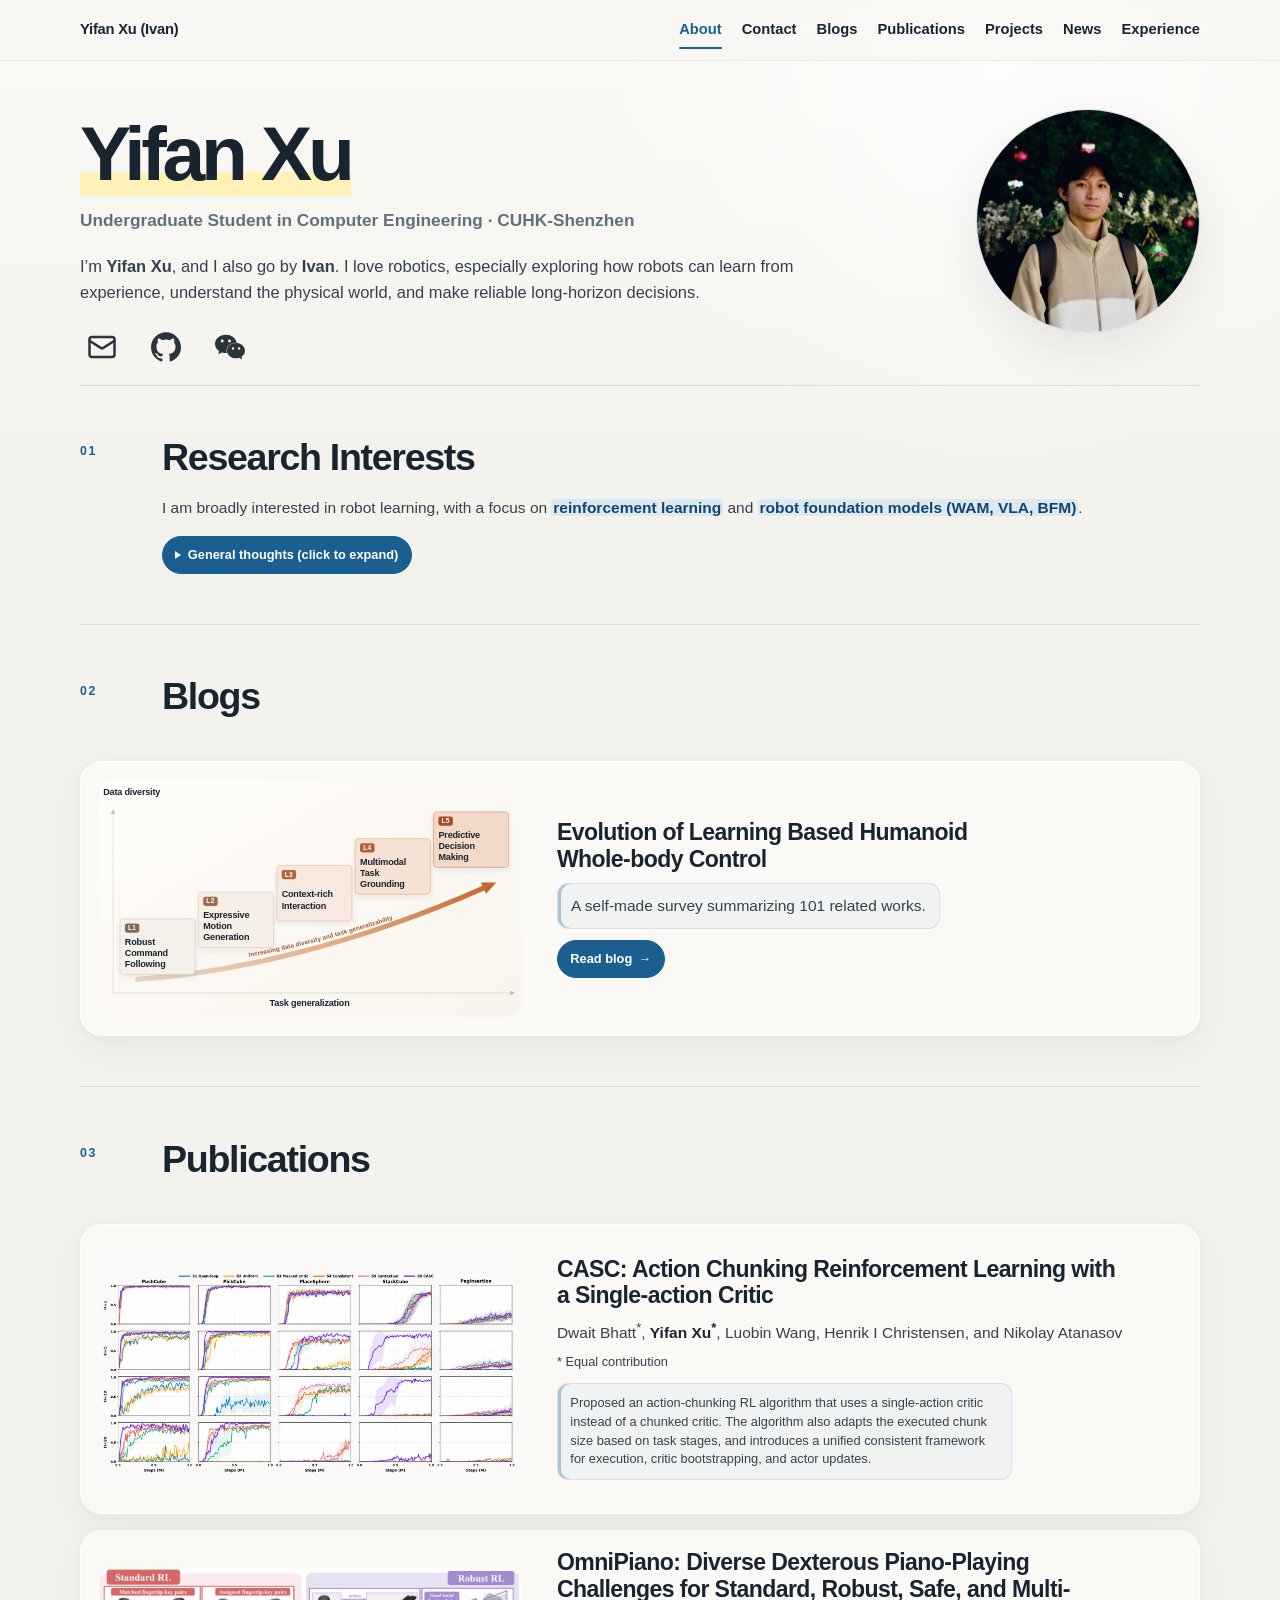
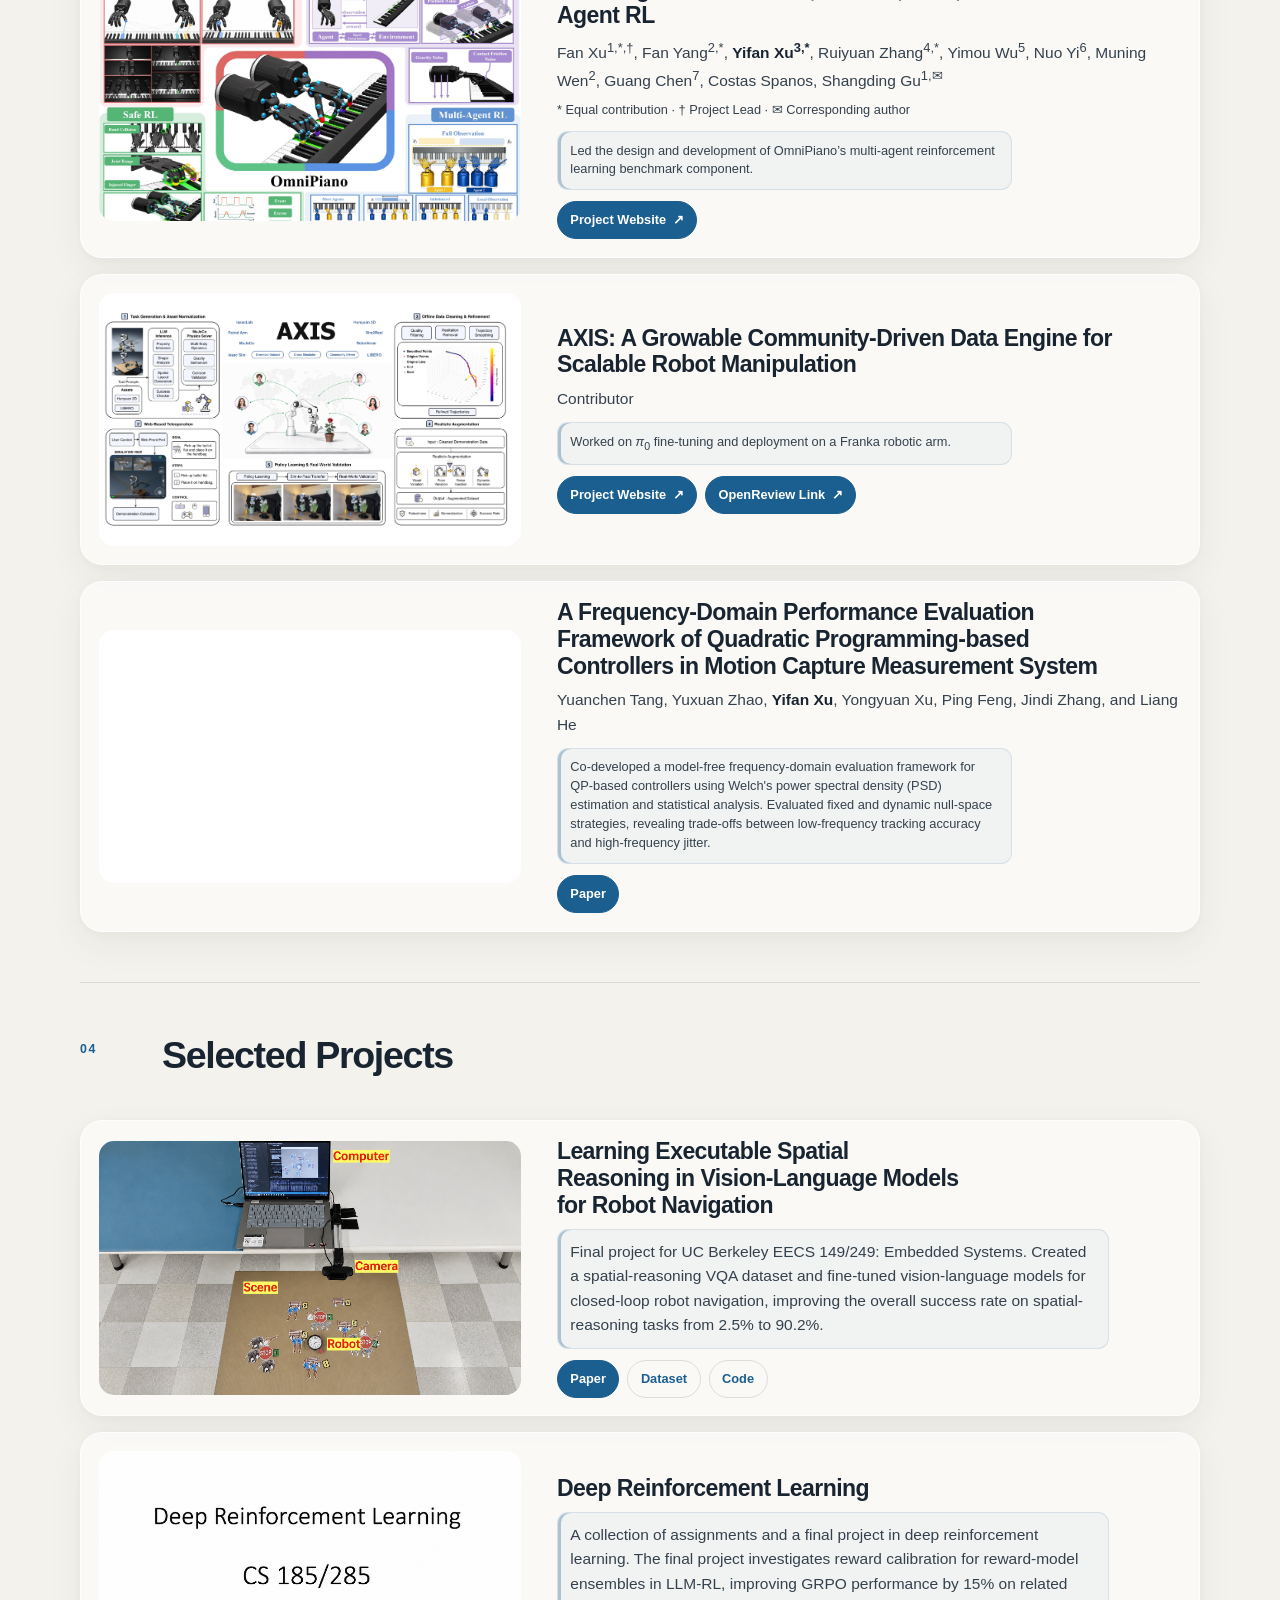
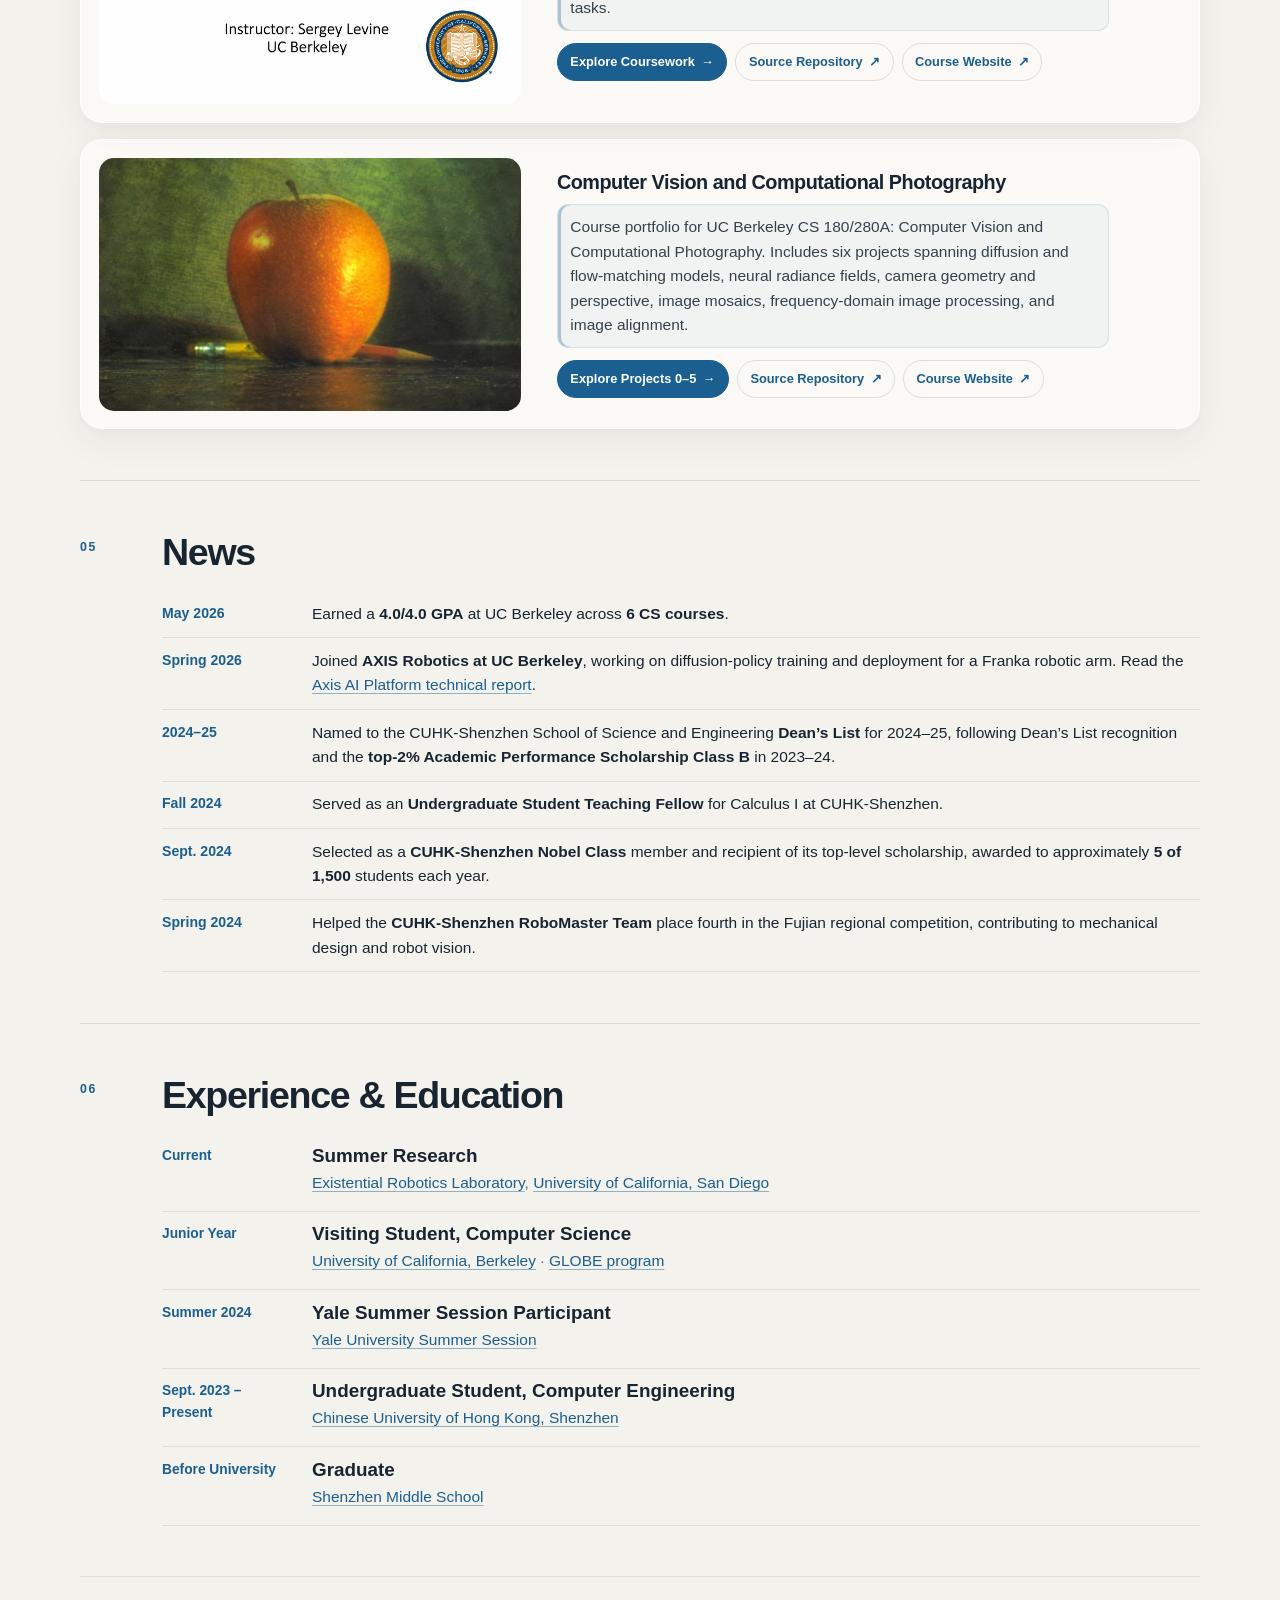
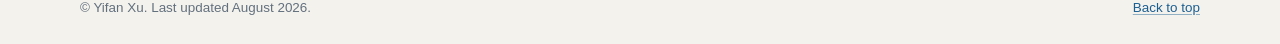
==== commit a7d2cb65: "t" ====
--- a/index.html
+++ b/index.html
@@ -507,7 +507,7 @@
                 <li>
                   <time datetime="2026-05">May 2026</time>
                   <span>
-                    Earned a <strong>4.0/4.0 GPA</strong> at UC Berkeley across <strong>7 CS courses</strong>.
+                    Earned a <strong>4.0/4.0 GPA</strong> at UC Berkeley across <strong>6 CS courses</strong>.
                   </span>
                 </li>
                 <li>
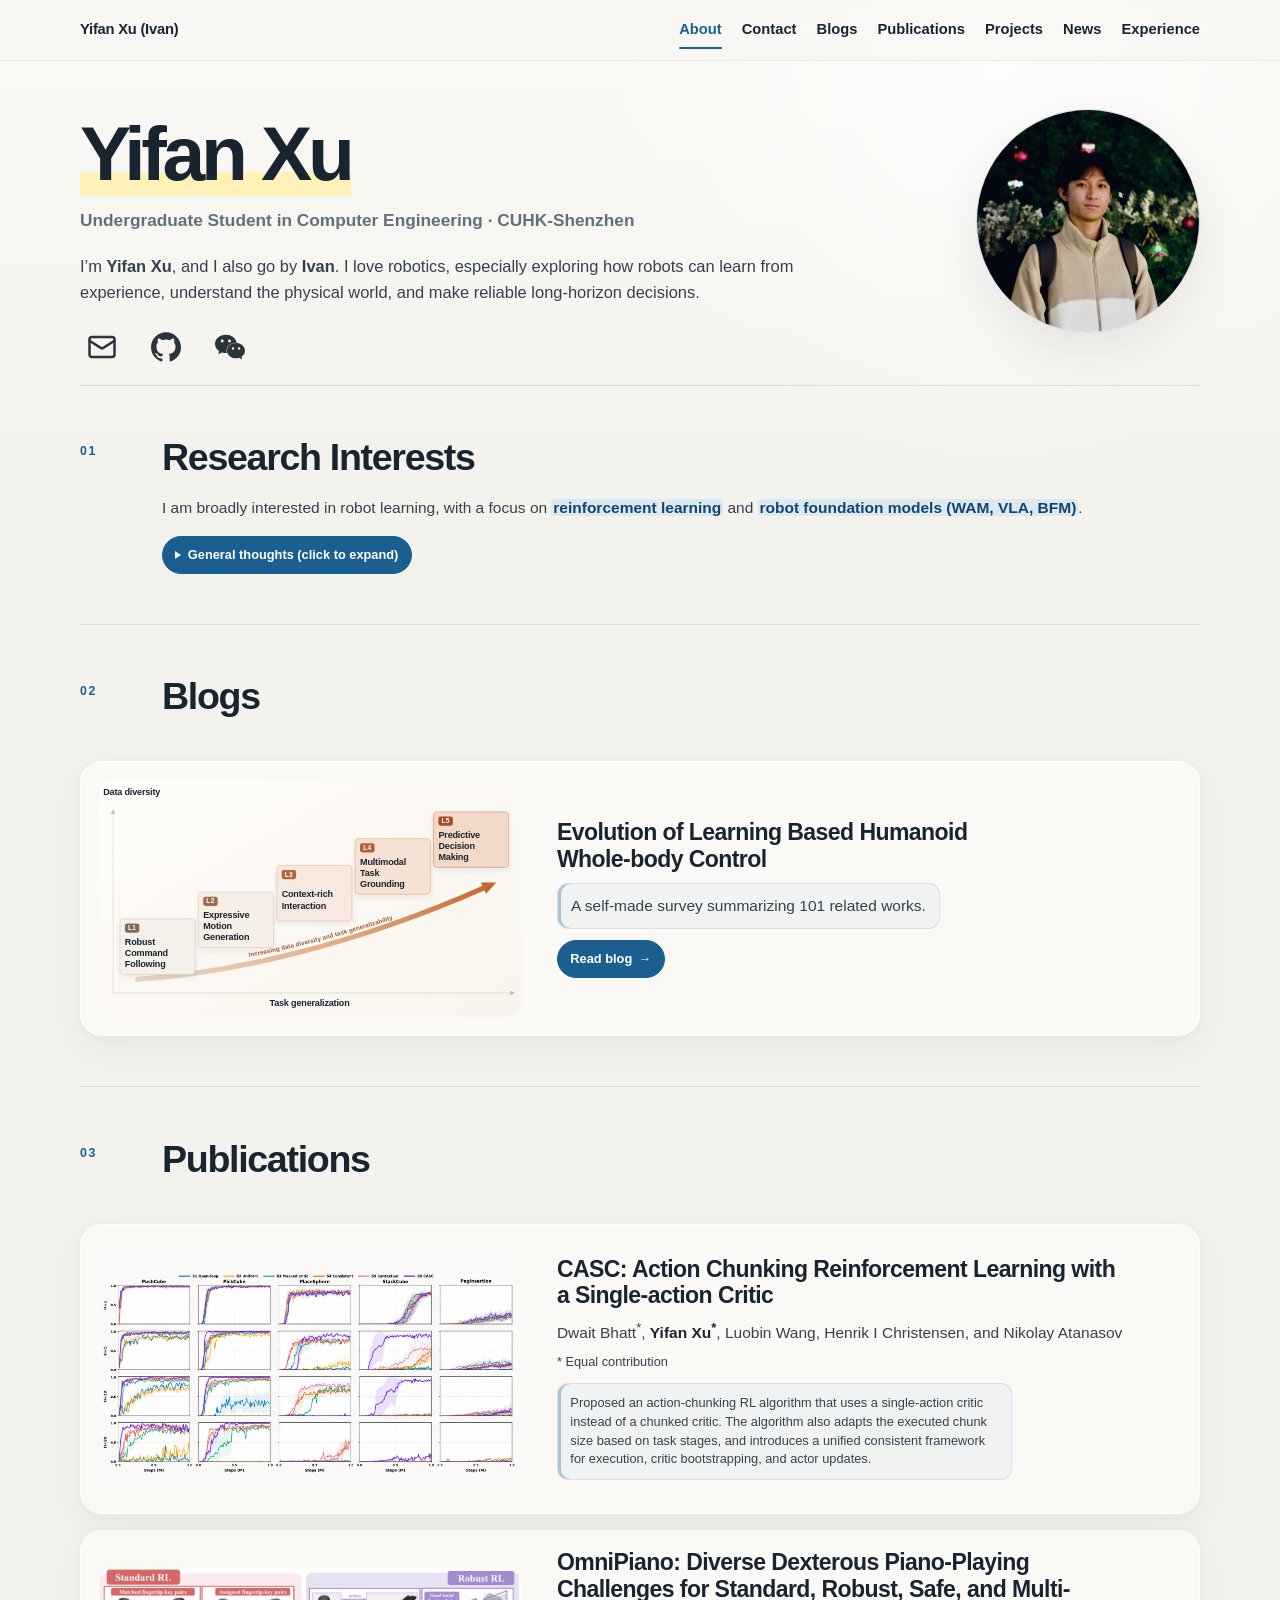
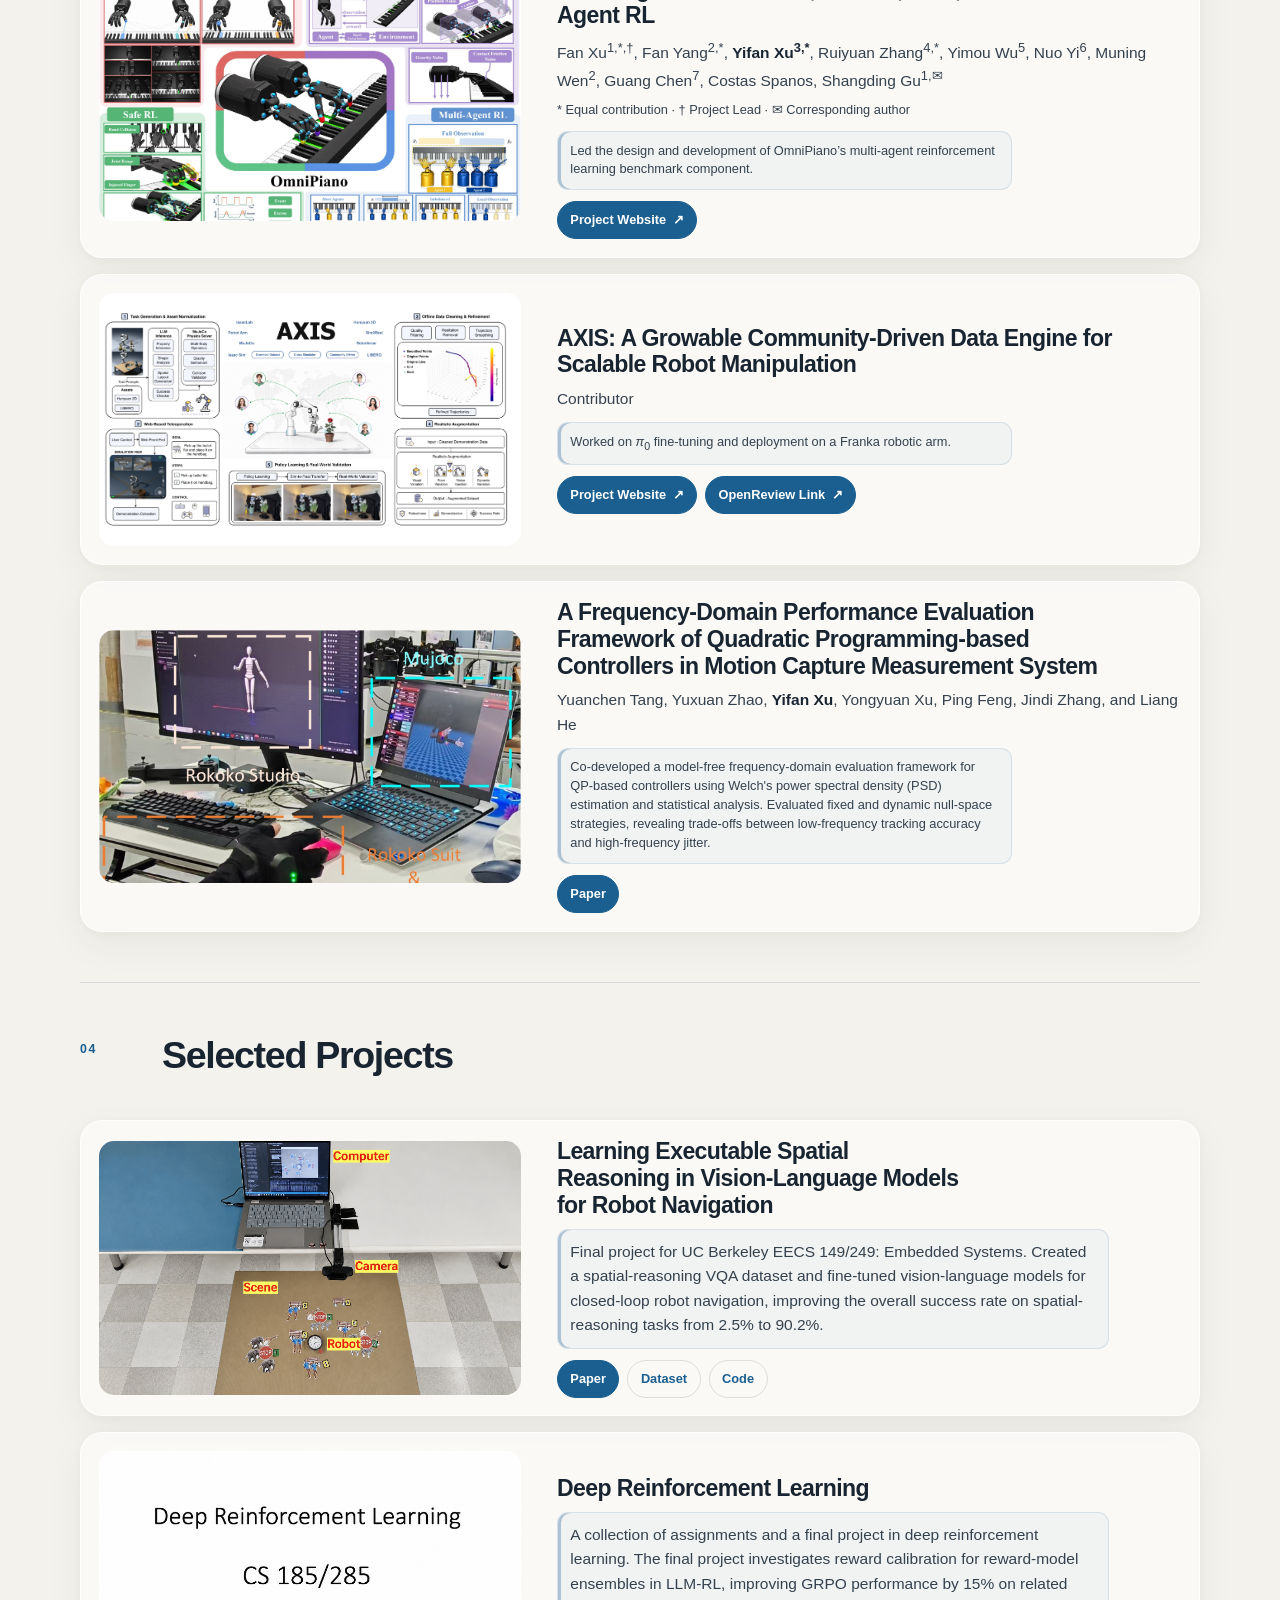
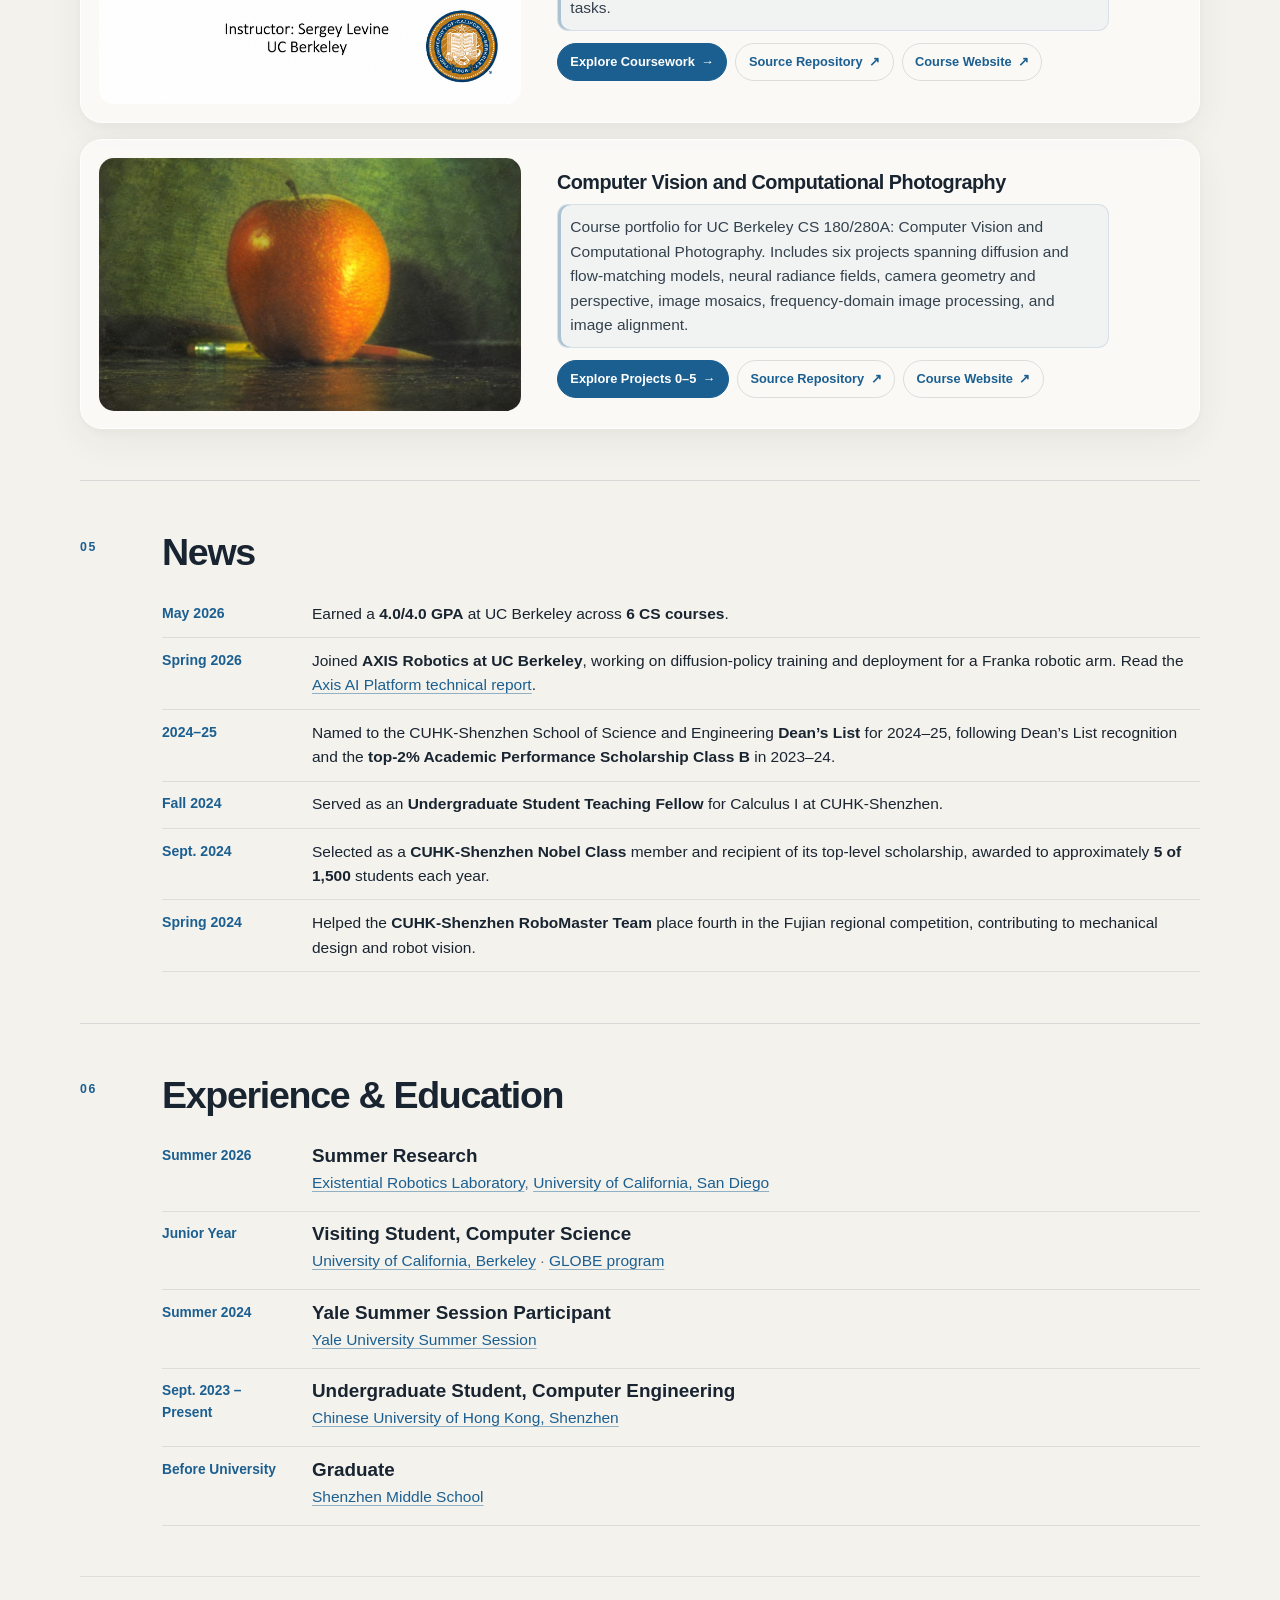
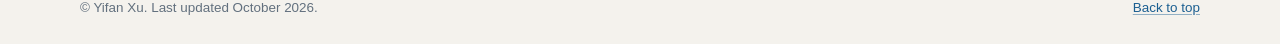
==== commit 4135b2bf: "Update homepage dates" ====
--- a/index.html
+++ b/index.html
@@ -562,7 +562,7 @@
               <h2 id="experience-title">Experience &amp; Education</h2>
               <div class="timeline">
                 <article class="timeline-item">
-                  <p class="timeline-date">Current</p>
+                  <p class="timeline-date">Summer 2026</p>
                   <div>
                     <h3>Summer Research</h3>
                     <p>
@@ -614,7 +614,7 @@
       </main>
 
       <footer class="site-footer">
-        <p>© Yifan Xu. Last updated August 2026.</p>
+        <p>© Yifan Xu. Last updated October 2026.</p>
         <a href="#top">Back to top</a>
       </footer>
     </div>
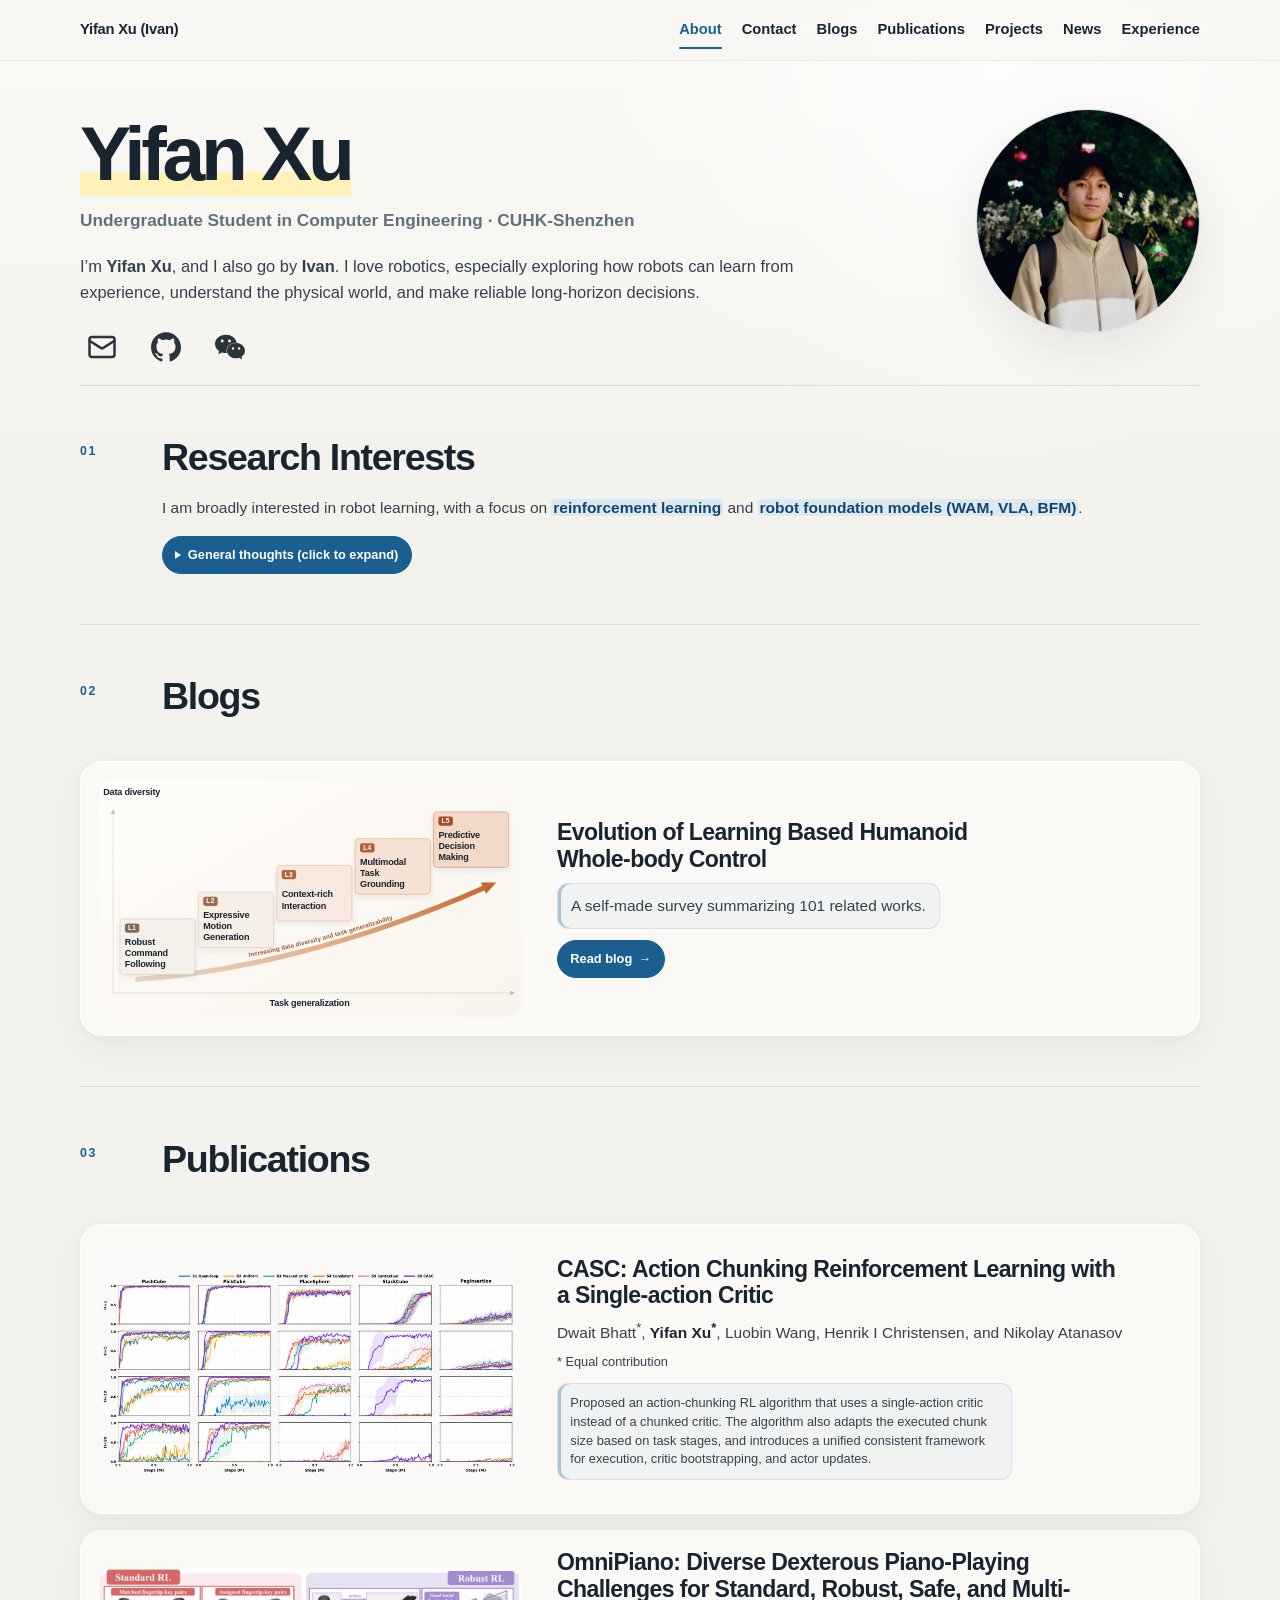
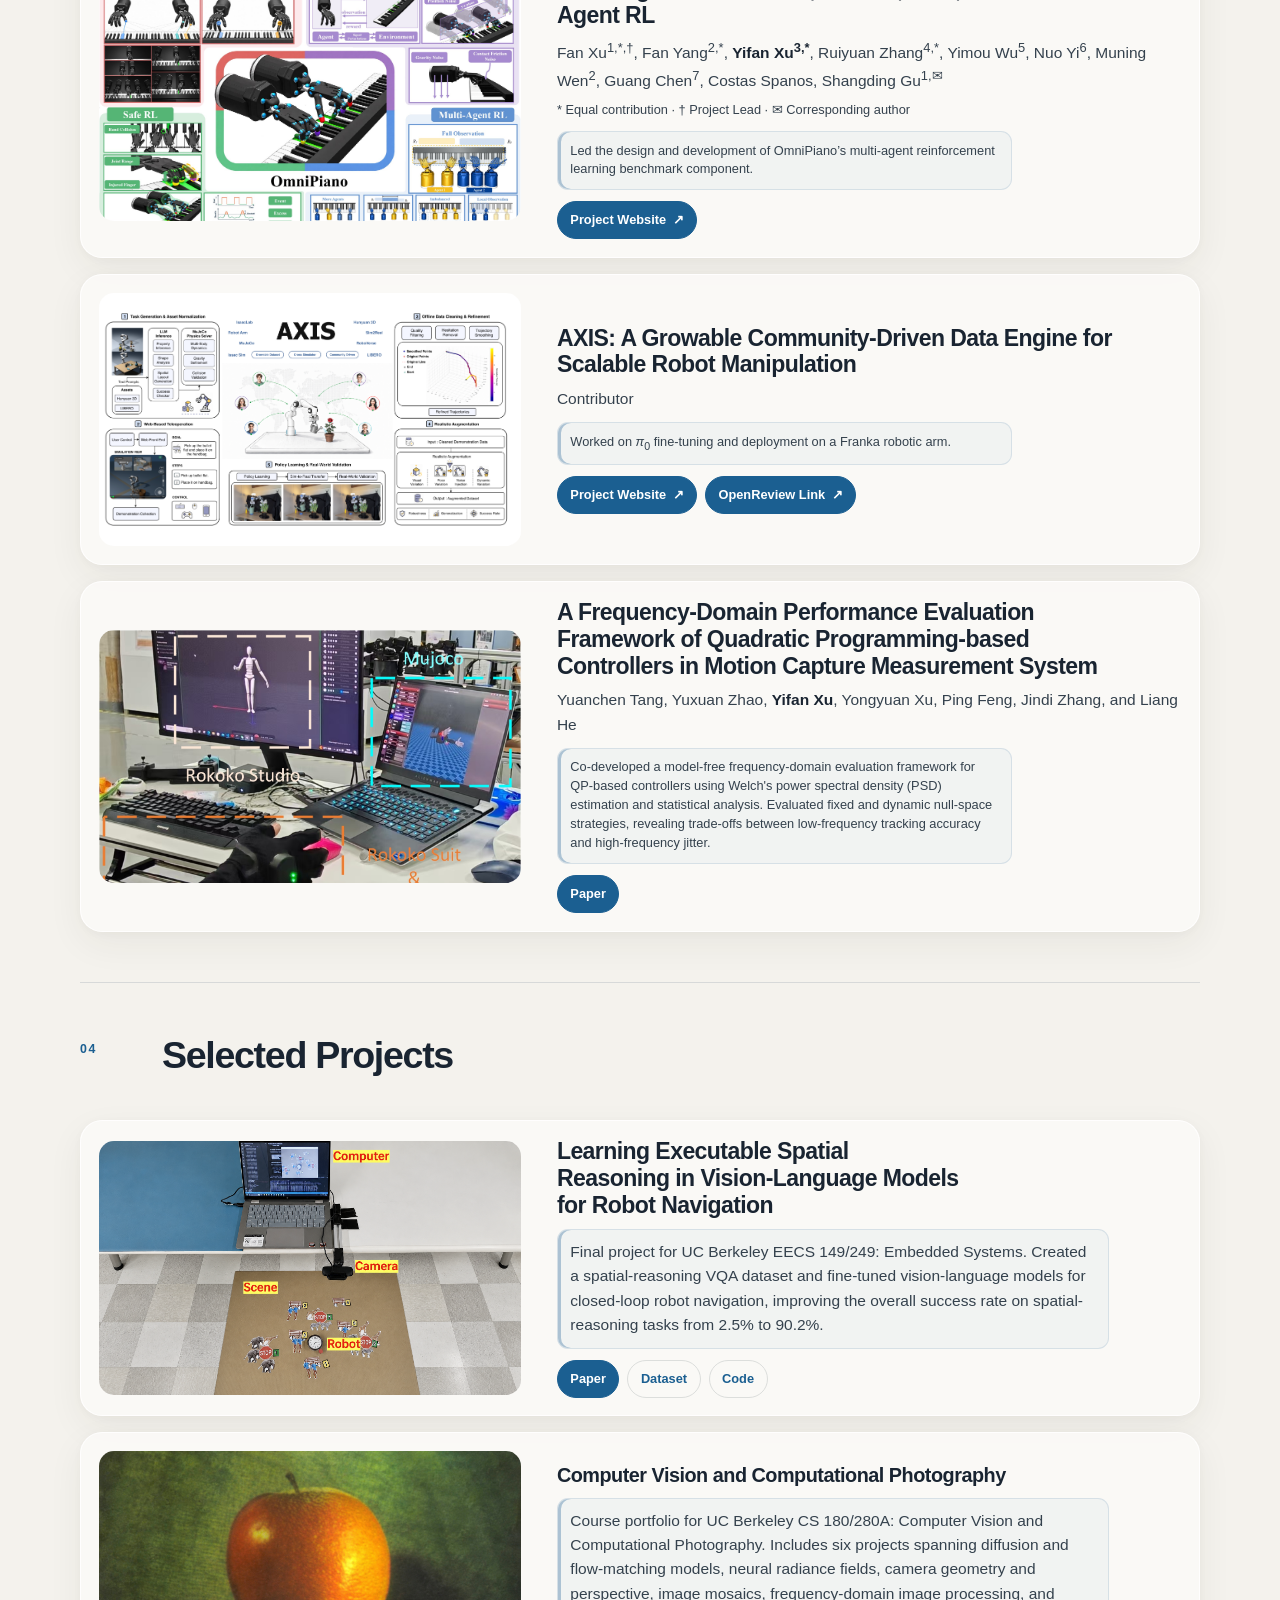
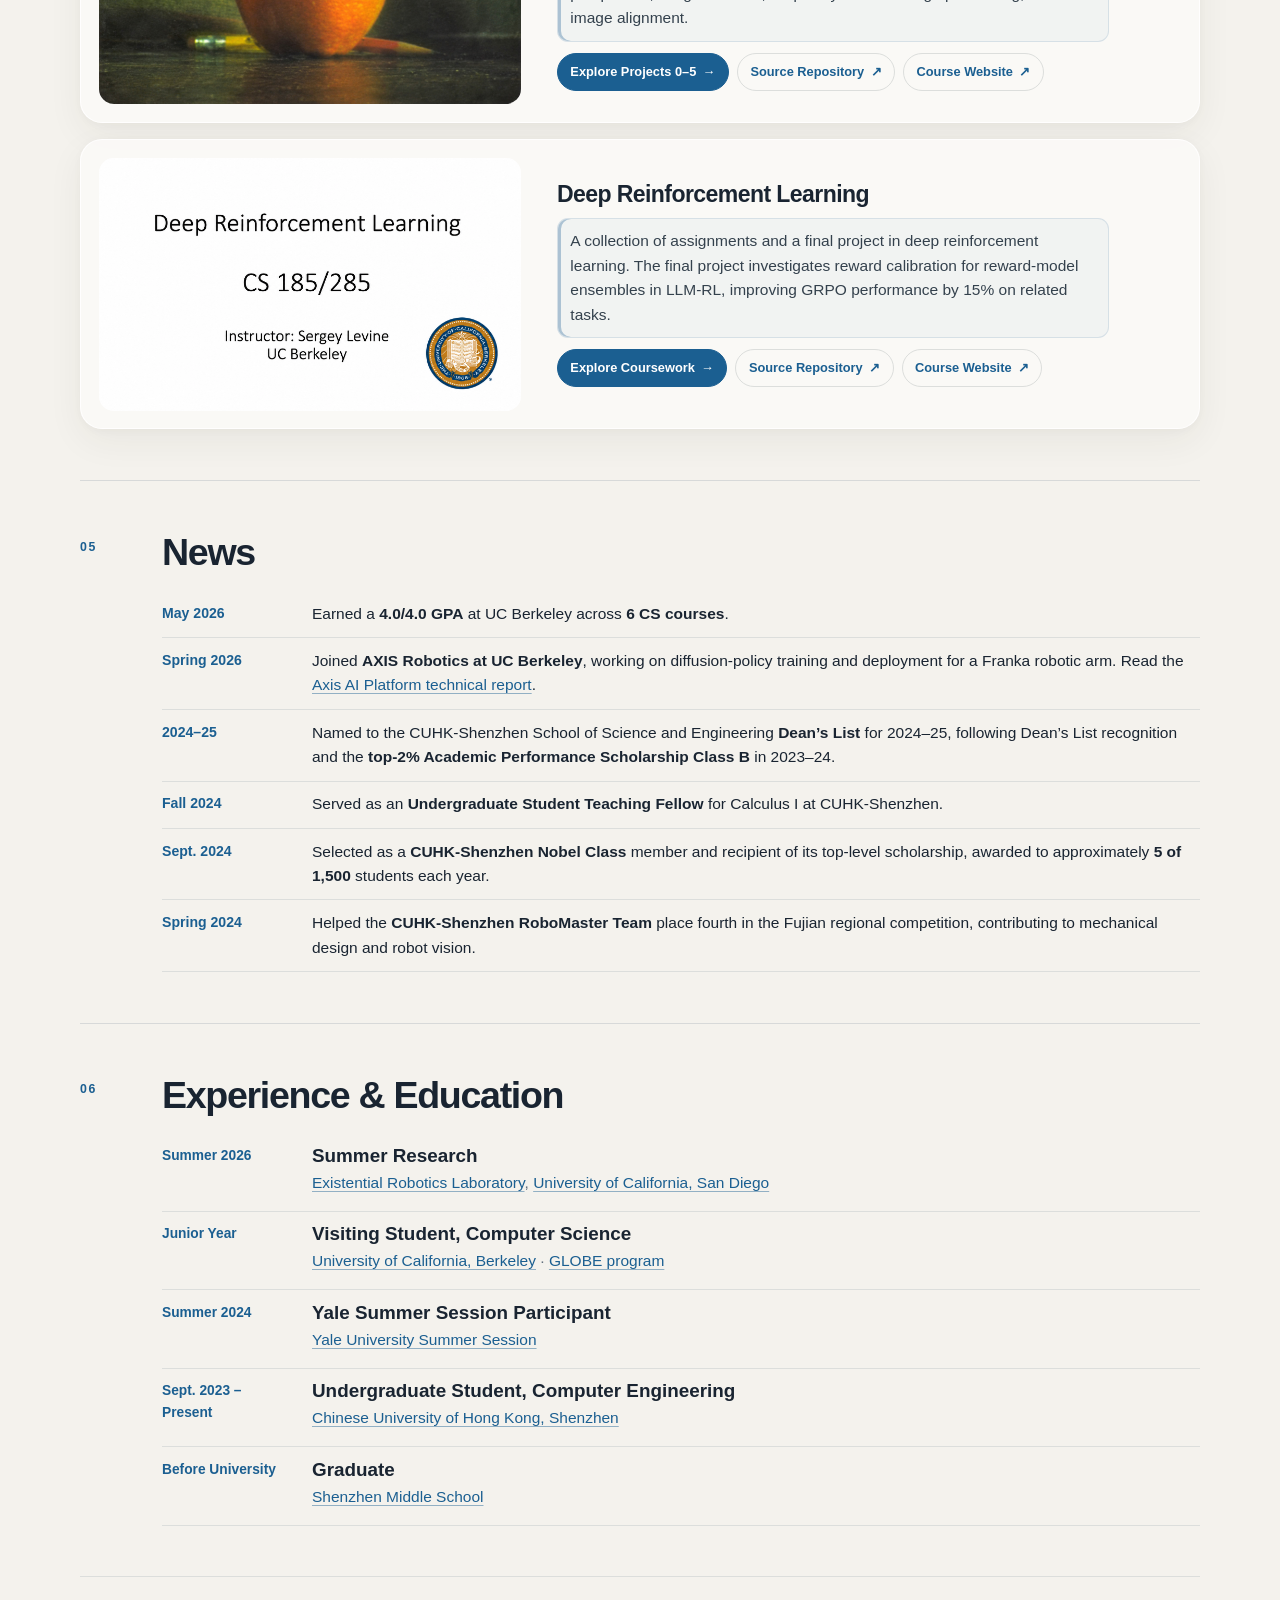
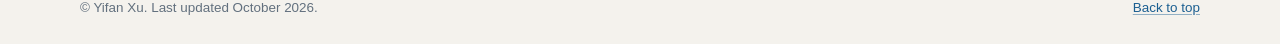
==== commit b9e3ec93: "Swap CS180 and CS285 project cards" ====
--- a/index.html
+++ b/index.html
@@ -423,6 +423,47 @@
               <div class="work-visual work-visual-frame">
                 <img
                   class="work-visual-image project-cover-image"
+                  src="assets/projects/cs180-apple-cover.png"
+                  alt="A softly lit orange-red apple against a textured green backdrop"
+                  width="1619"
+                  height="971"
+                >
+              </div>
+              <div class="work-copy">
+                <h3 class="project-title-single-line">Computer Vision and Computational Photography</h3>
+                <p class="project-description">
+                Course portfolio for UC Berkeley CS 180/280A: Computer Vision and Computational Photography.
+                Includes six projects spanning diffusion and flow-matching models,
+                neural radiance fields, camera geometry and perspective, image mosaics,
+                frequency-domain image processing, and image alignment.
+                </p>
+                <div class="work-links" aria-label="CS 180 project links">
+                  <a
+                    class="work-link work-link-primary"
+                    href="https://aprilavrilivan.github.io/cs180_projects.github.io/"
+                  >
+                    Explore Projects 0–5 <span aria-hidden="true">→</span>
+                  </a>
+                  <a
+                    class="work-link"
+                    href="https://github.com/aprilavrilivan/cs180_projects.github.io"
+                  >
+                    Source Repository <span aria-hidden="true">↗</span>
+                  </a>
+                  <a
+                    class="work-link"
+                    href="https://cal-cs180.github.io/fa25/"
+                  >
+                    Course Website <span aria-hidden="true">↗</span>
+                  </a>
+                </div>
+              </div>
+            </article>
+
+            <article class="work-card">
+              <div class="work-visual work-visual-frame">
+                <img
+                  class="work-visual-image project-cover-image"
                   src="assets/projects/cs185-course-cover.png"
                   alt="CS 185/285, Instructor Sergey Levine, UC Berkeley"
                   width="1619"
@@ -432,7 +473,7 @@
               <div class="work-copy">
                 <h3>Deep Reinforcement Learning</h3>
                 <p class="project-description">A collection of assignments and a final project in deep reinforcement learning.
-                  The final project investigates reward calibration for reward-model ensembles in 
+                  The final project investigates reward calibration for reward-model ensembles in
                   LLM-RL, improving GRPO performance by 15% on related tasks.
                 </p>
                 <div class="work-links" aria-label="CS 185/285 project links">
@@ -448,47 +489,6 @@
                   <a
                     class="work-link"
                     href="https://rail.eecs.berkeley.edu/deeprlcourse/"
-                  >
-                    Course Website <span aria-hidden="true">↗</span>
-                  </a>
-                </div>
-              </div>
-            </article>
-
-            <article class="work-card">
-              <div class="work-visual work-visual-frame">
-                <img
-                  class="work-visual-image project-cover-image"
-                  src="assets/projects/cs180-apple-cover.png"
-                  alt="A softly lit orange-red apple against a textured green backdrop"
-                  width="1619"
-                  height="971"
-                >
-              </div>
-              <div class="work-copy">
-                <h3 class="project-title-single-line">Computer Vision and Computational Photography</h3>
-                <p class="project-description">
-                Course portfolio for UC Berkeley CS 180/280A: Computer Vision and Computational Photography.
-                Includes six projects spanning diffusion and flow-matching models, 
-                neural radiance fields, camera geometry and perspective, image mosaics, 
-                frequency-domain image processing, and image alignment.
-                </p>
-                <div class="work-links" aria-label="CS 180 project links">
-                  <a
-                    class="work-link work-link-primary"
-                    href="https://aprilavrilivan.github.io/cs180_projects.github.io/"
-                  >
-                    Explore Projects 0–5 <span aria-hidden="true">→</span>
-                  </a>
-                  <a
-                    class="work-link"
-                    href="https://github.com/aprilavrilivan/cs180_projects.github.io"
-                  >
-                    Source Repository <span aria-hidden="true">↗</span>
-                  </a>
-                  <a
-                    class="work-link"
-                    href="https://cal-cs180.github.io/fa25/"
                   >
                     Course Website <span aria-hidden="true">↗</span>
                   </a>
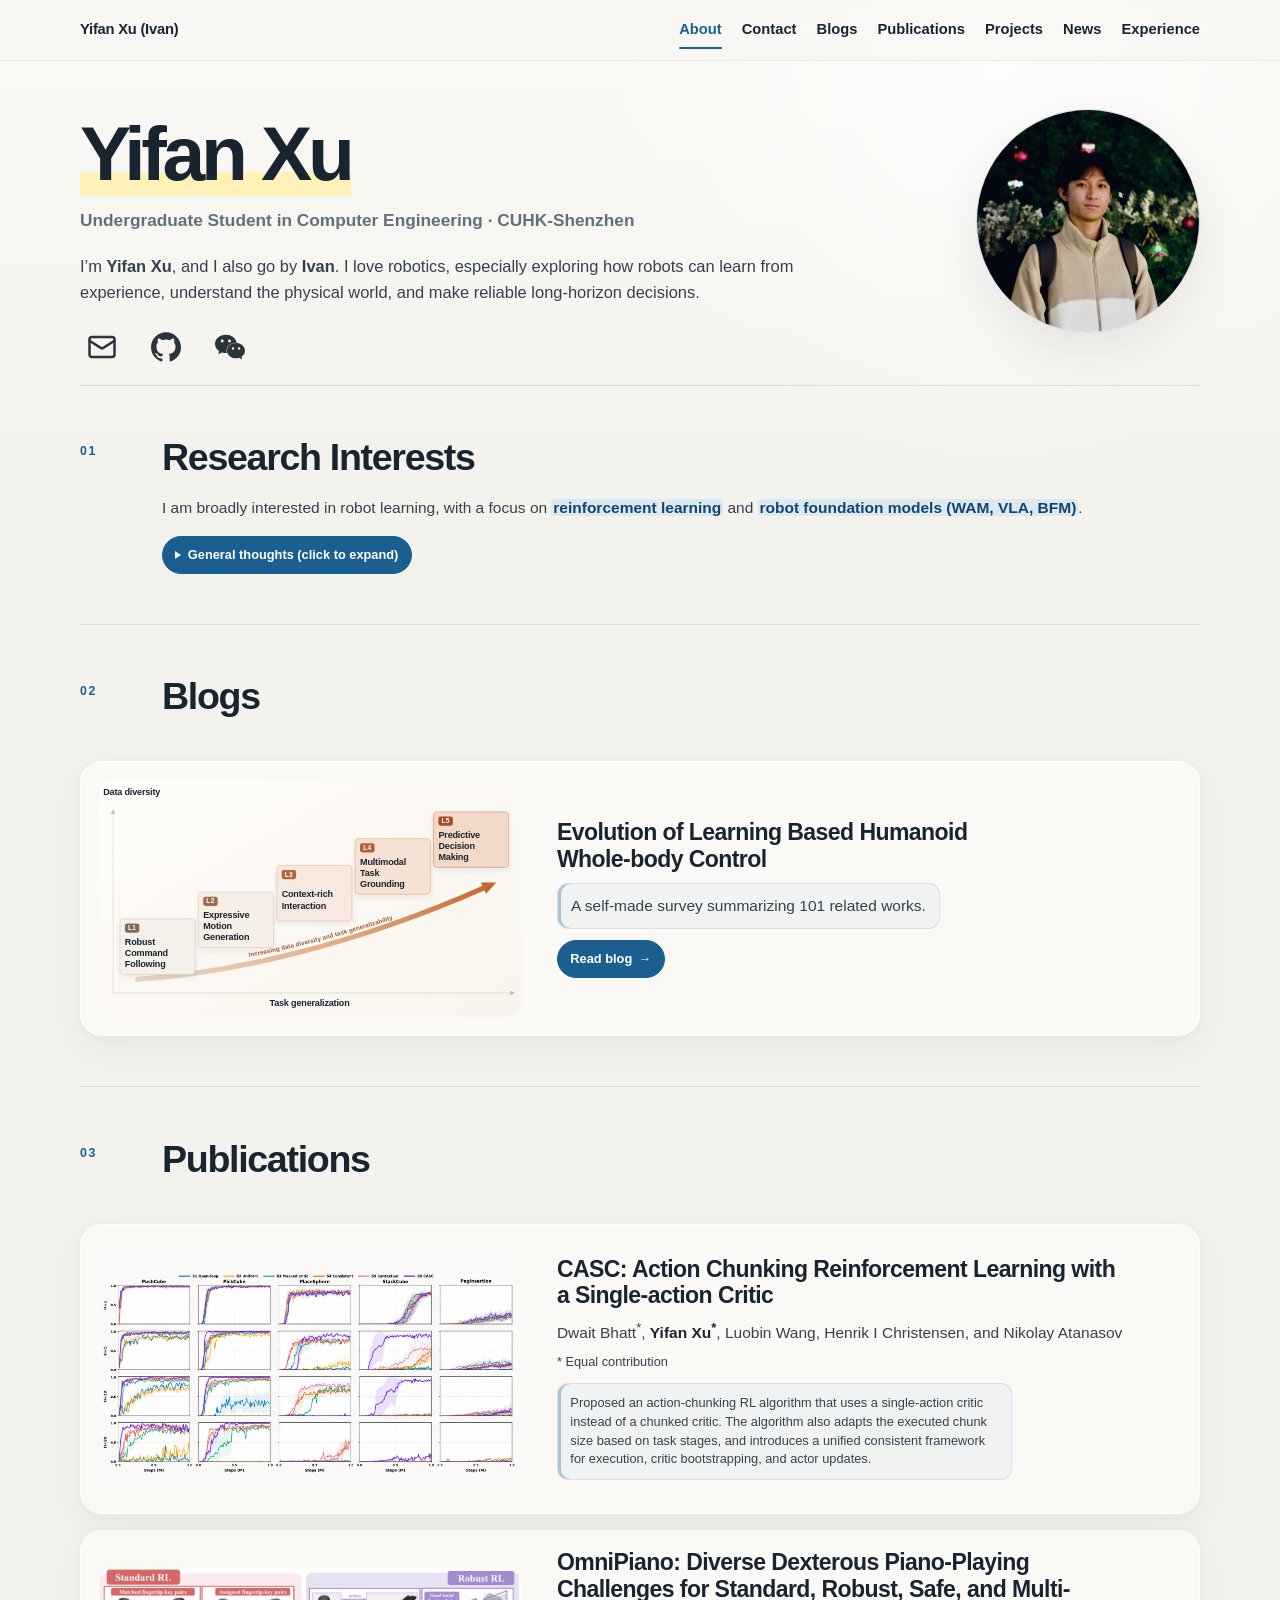
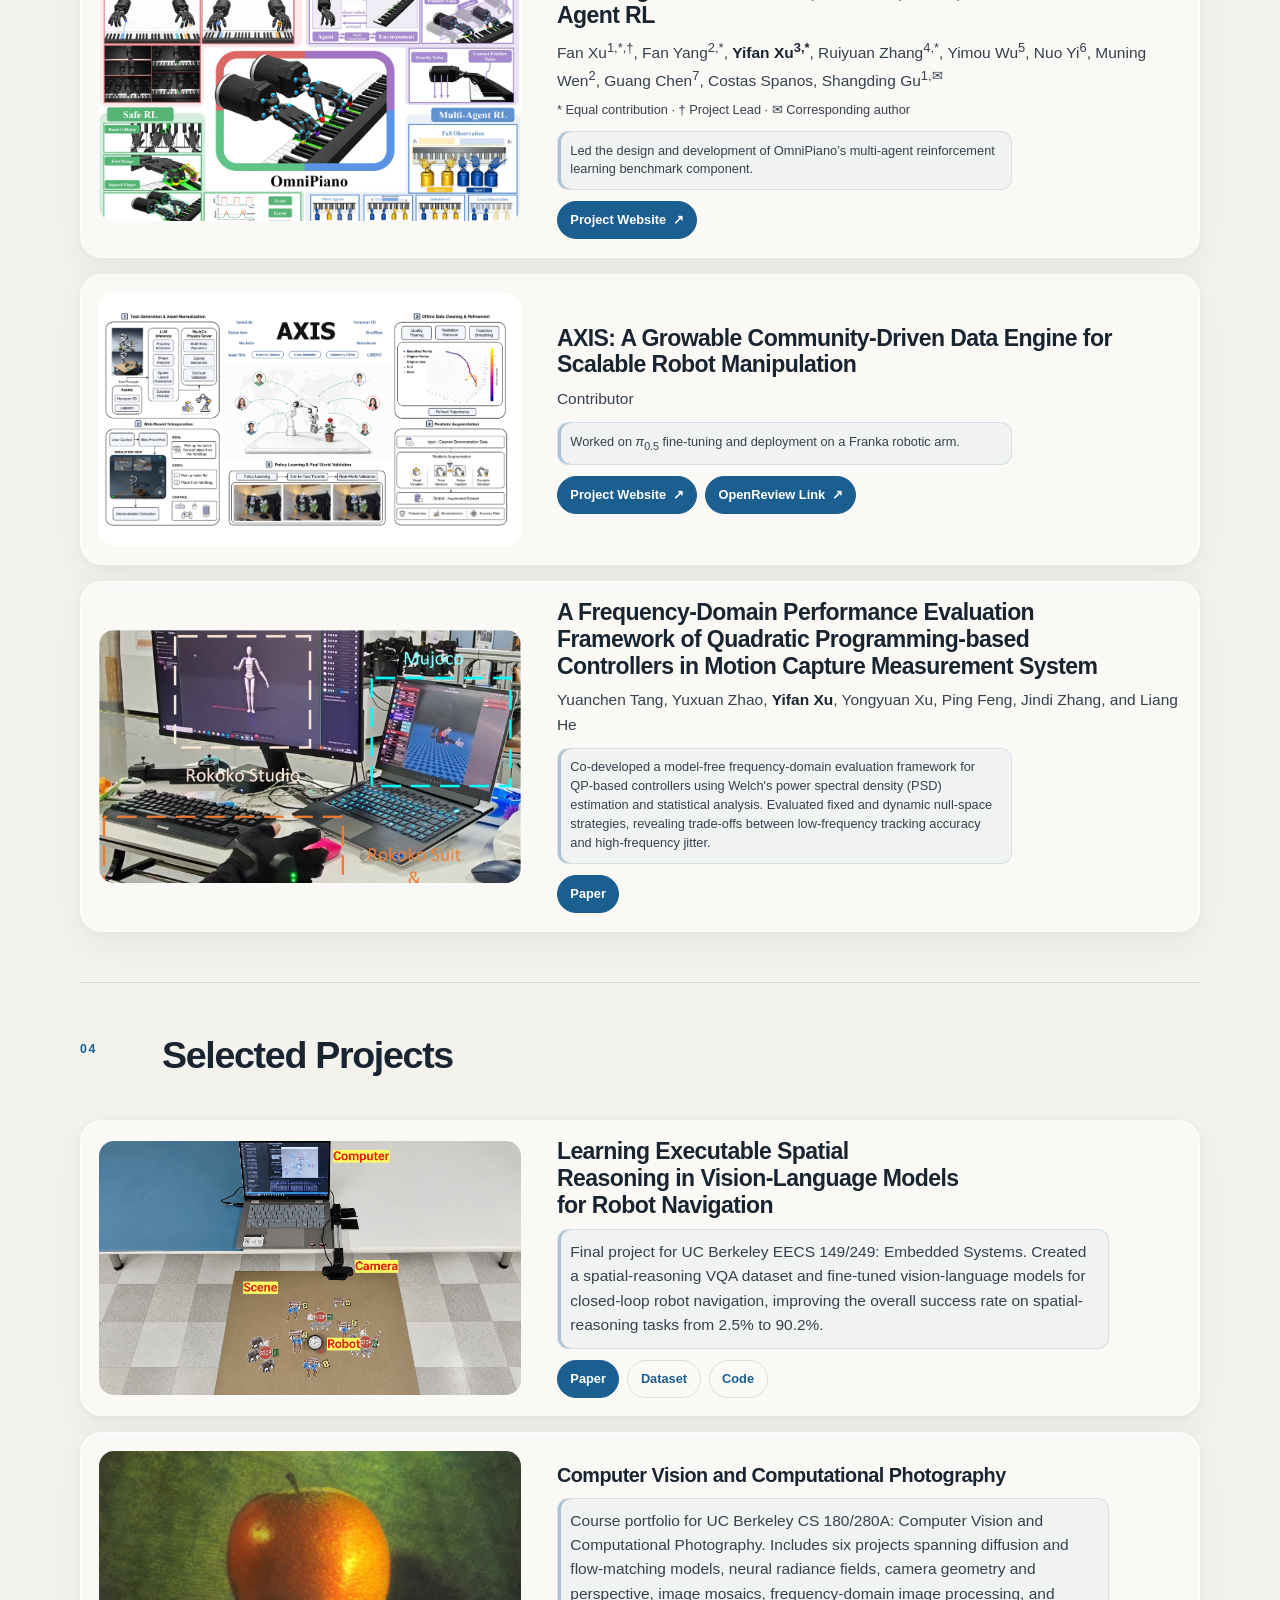
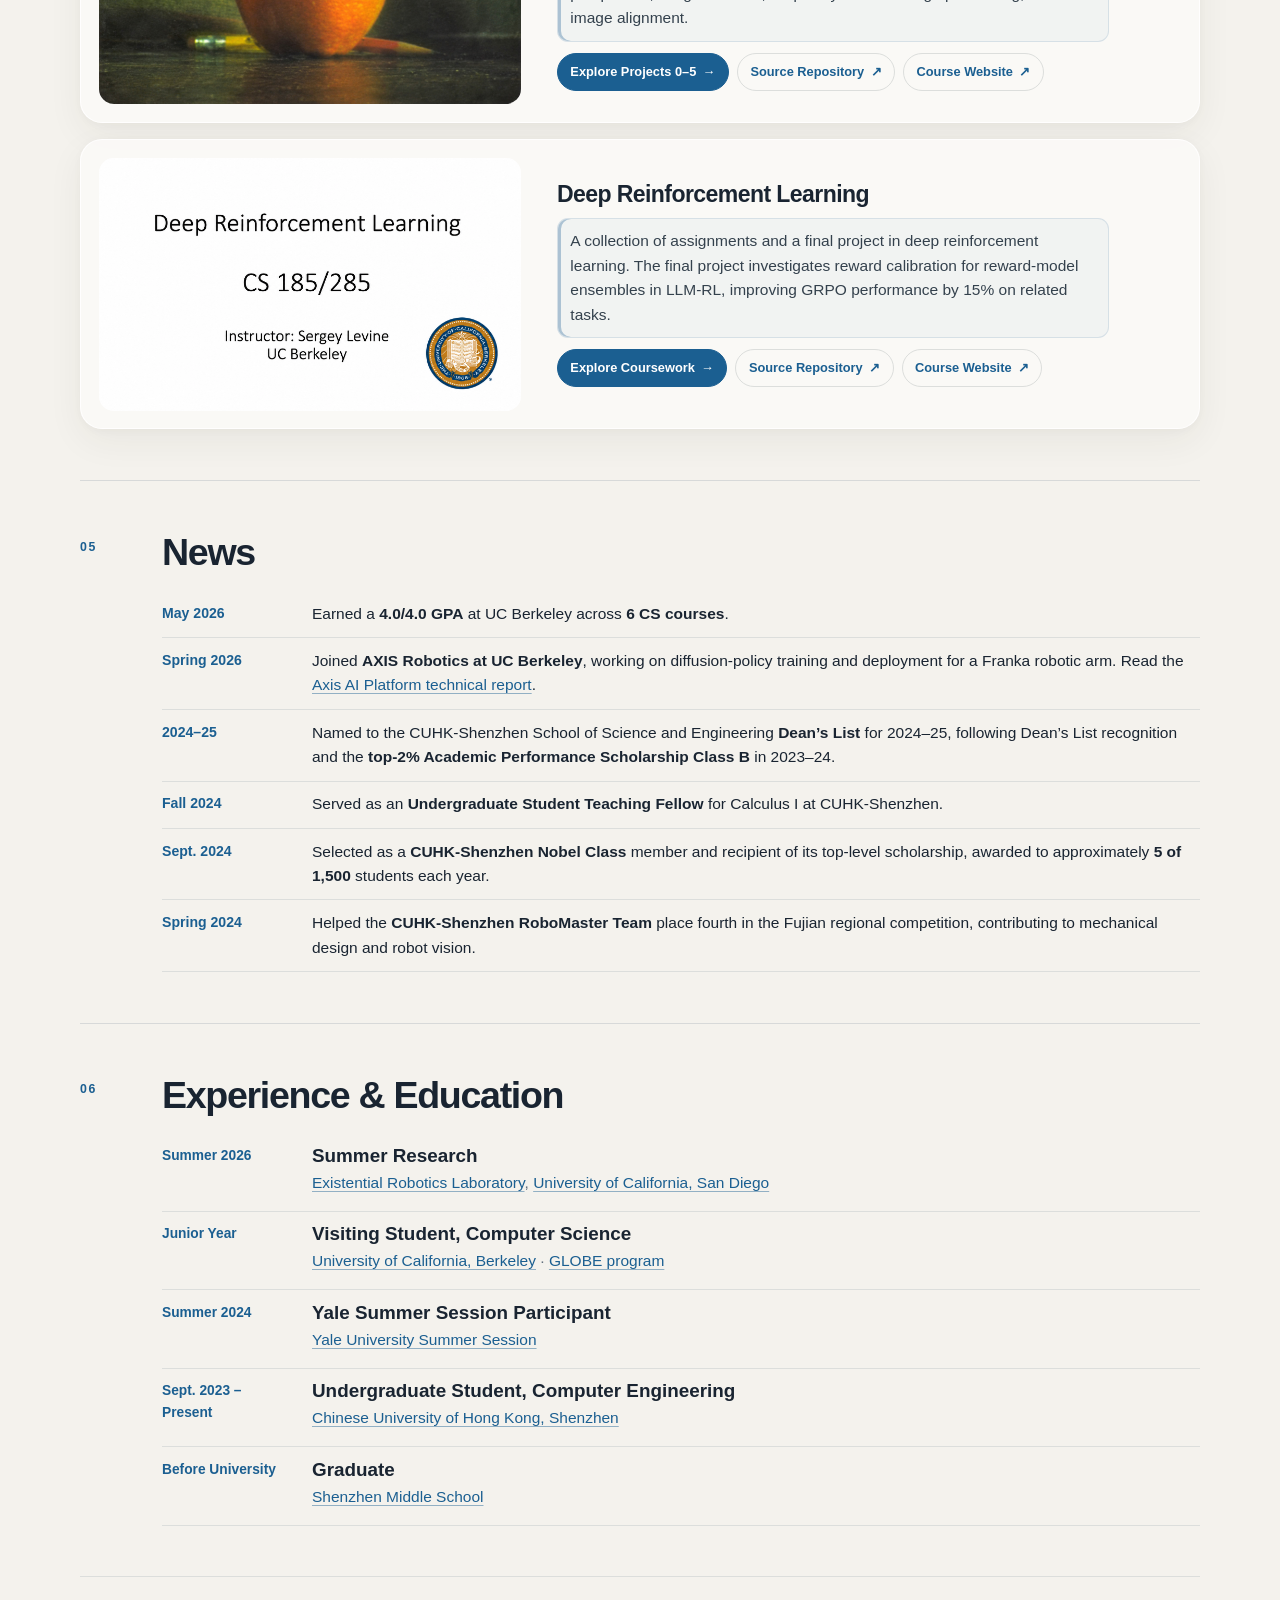
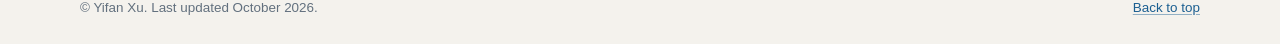
==== commit ecaa4ee1: "Correct AXIS model name" ====
--- a/index.html
+++ b/index.html
@@ -317,7 +317,7 @@
                 <h3>AXIS: A Growable Community-Driven Data Engine for Scalable Robot Manipulation</h3>
                 <p class="publication-authors">Contributor</p>
                 <p class="publication-note publication-contribution">
-                  Worked on <i>π</i><sub>0</sub> fine-tuning and deployment on a Franka robotic arm.
+                  Worked on <i>π</i><sub>0.5</sub> fine-tuning and deployment on a Franka robotic arm.
                 </p>
                 <div class="work-links" aria-label="AXIS project links">
                   <a class="work-link work-link-primary" href="https://axisrobotics.ai/">
